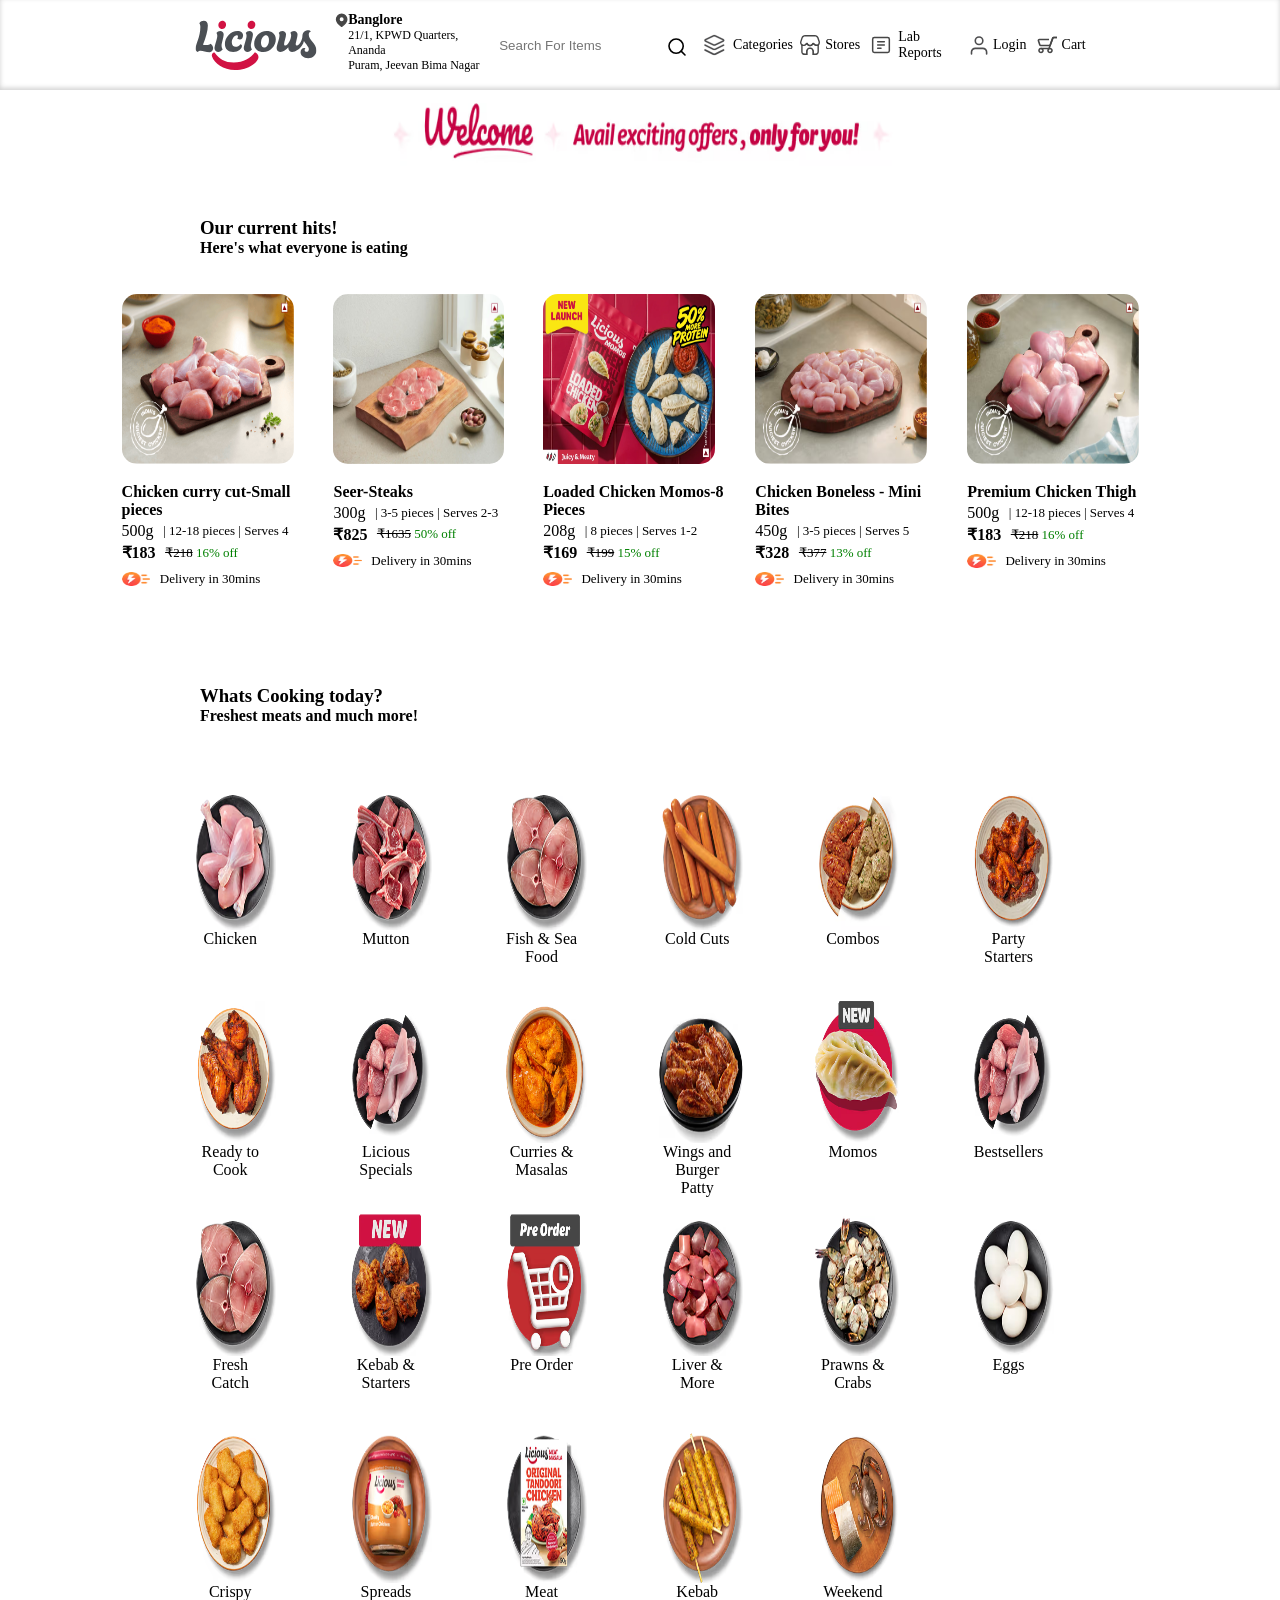
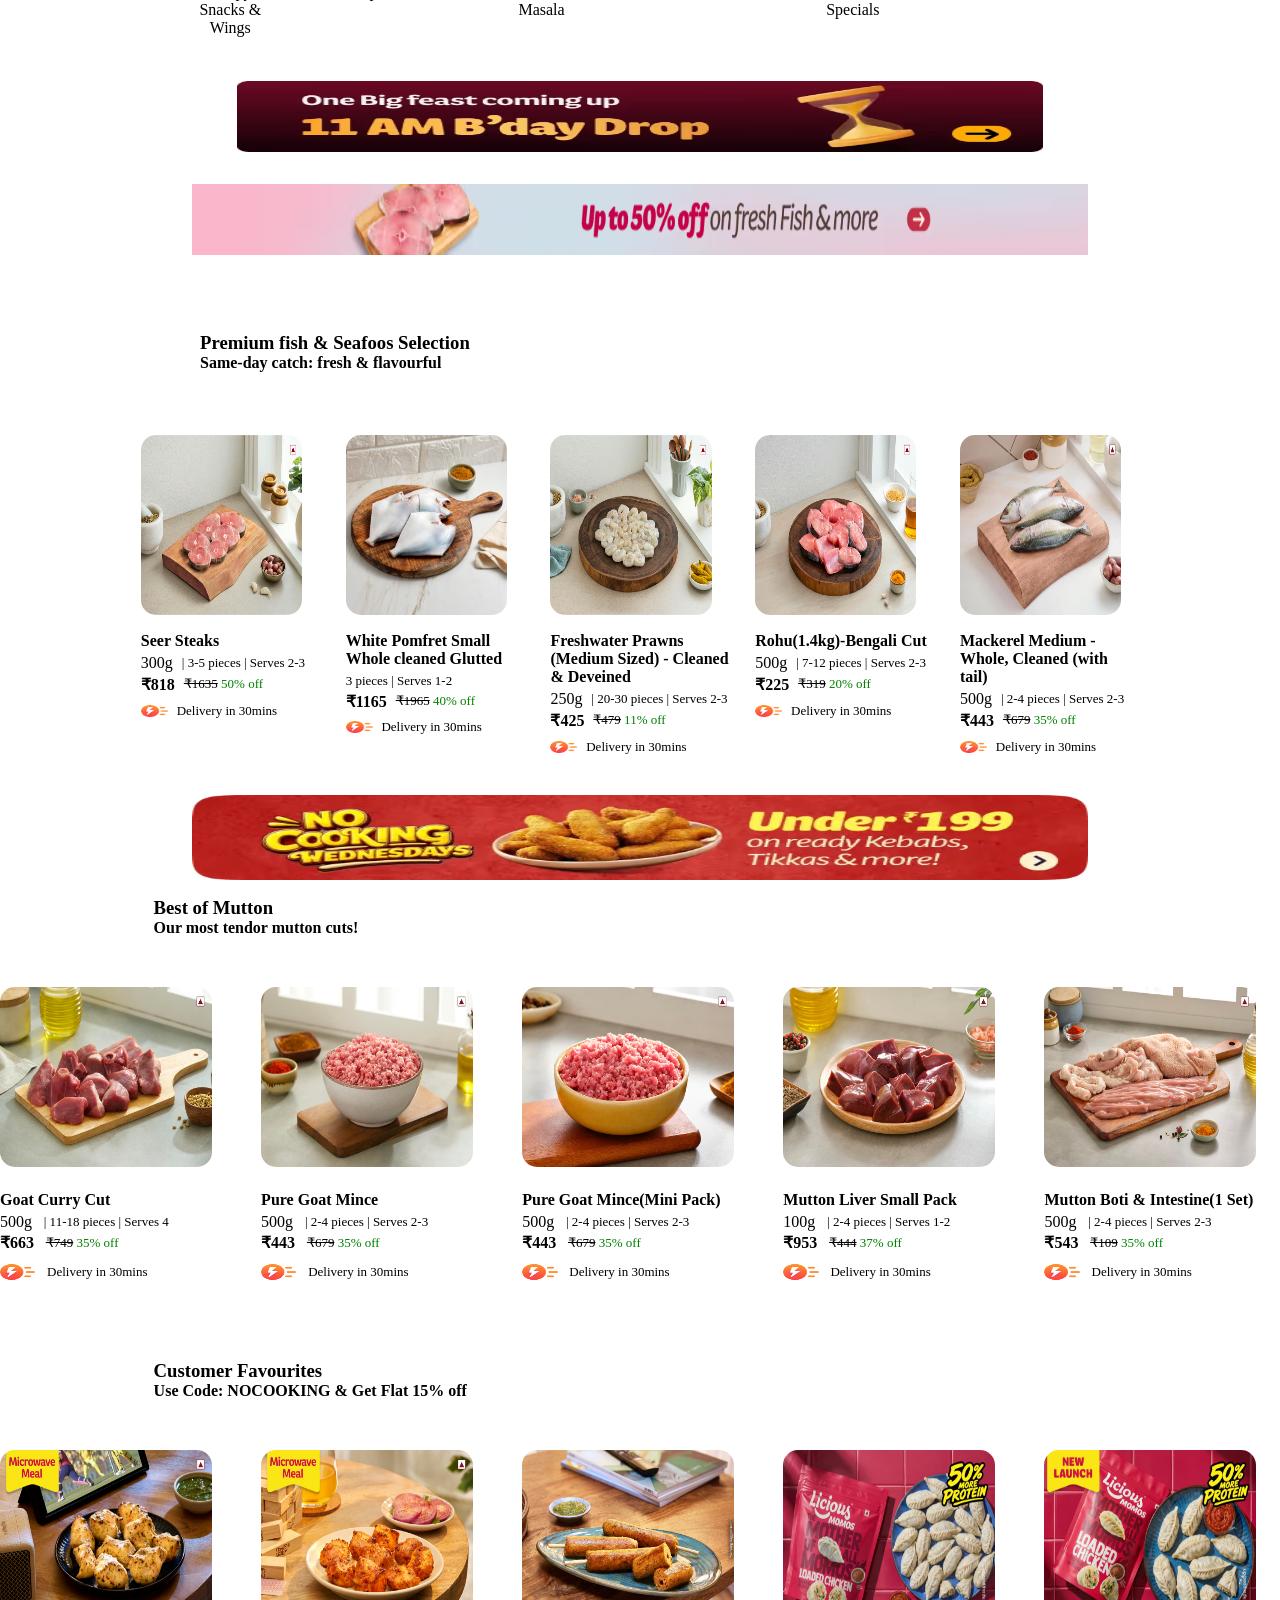
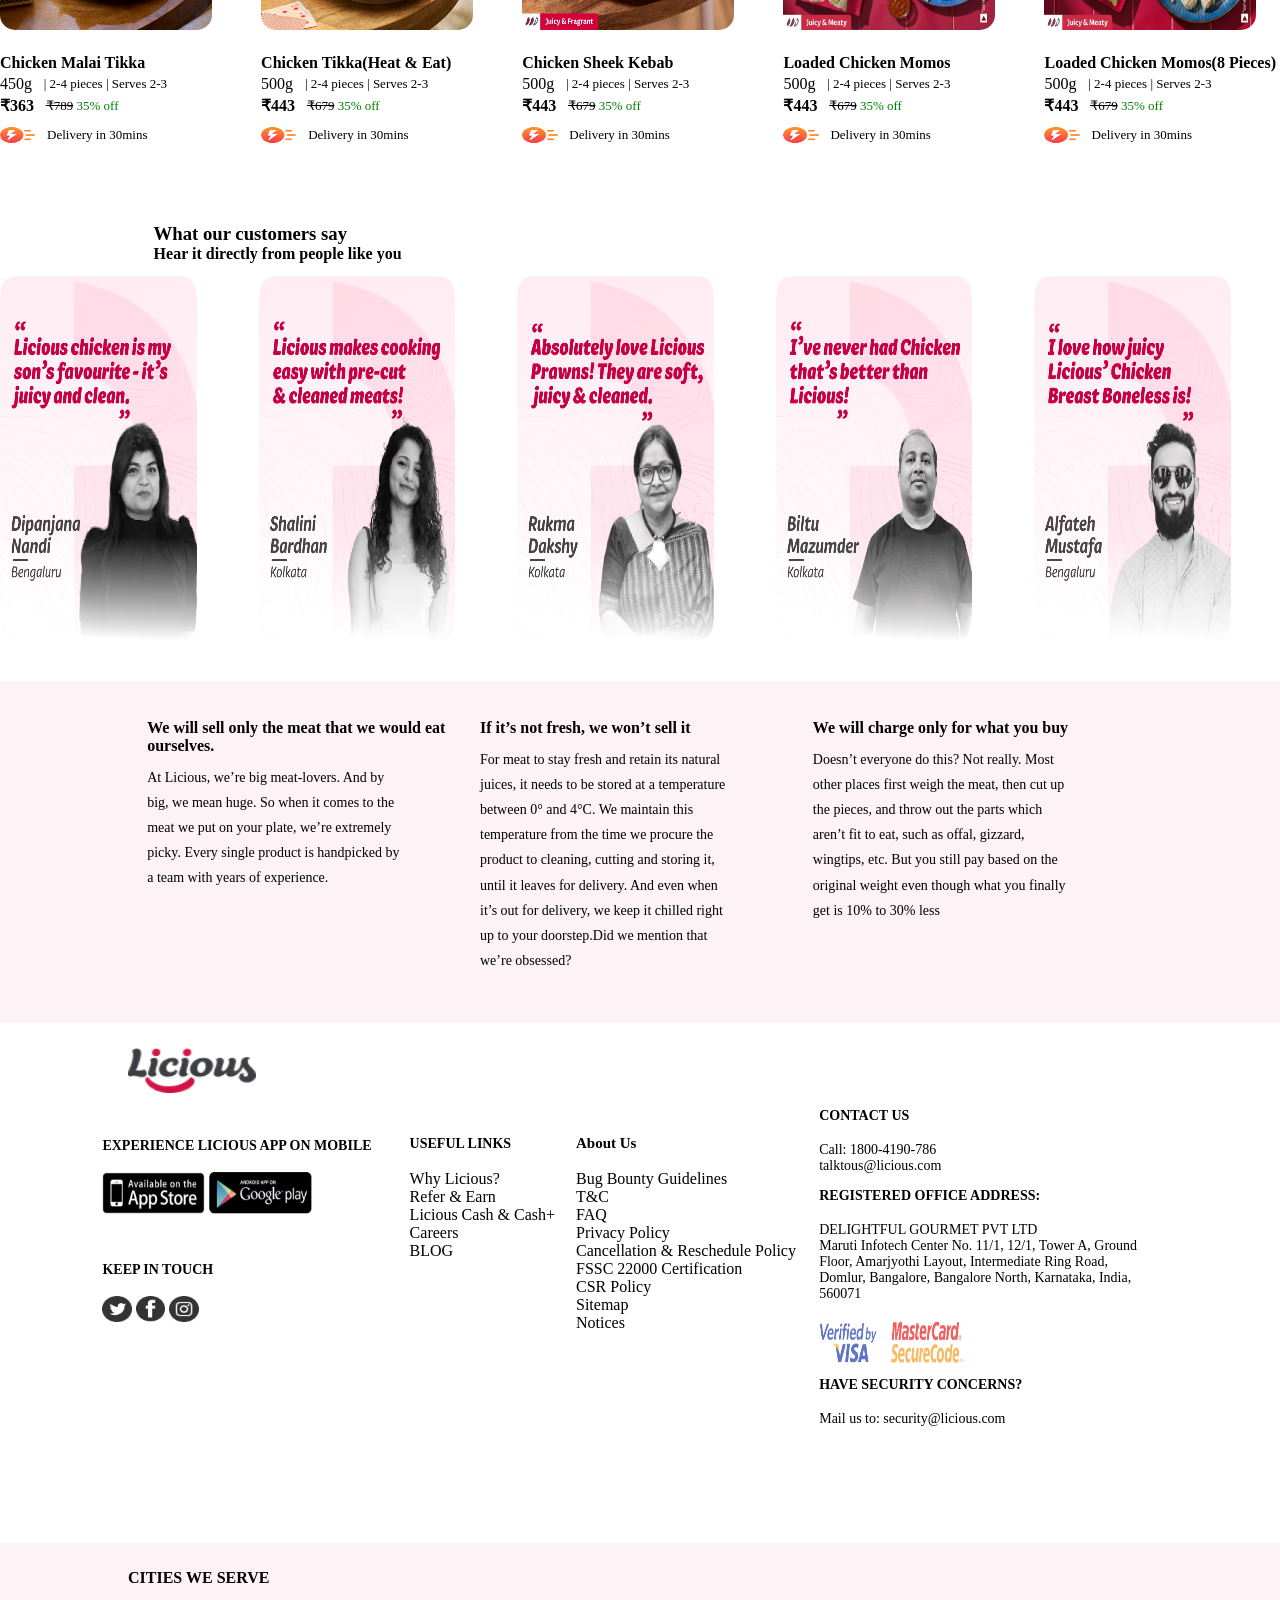
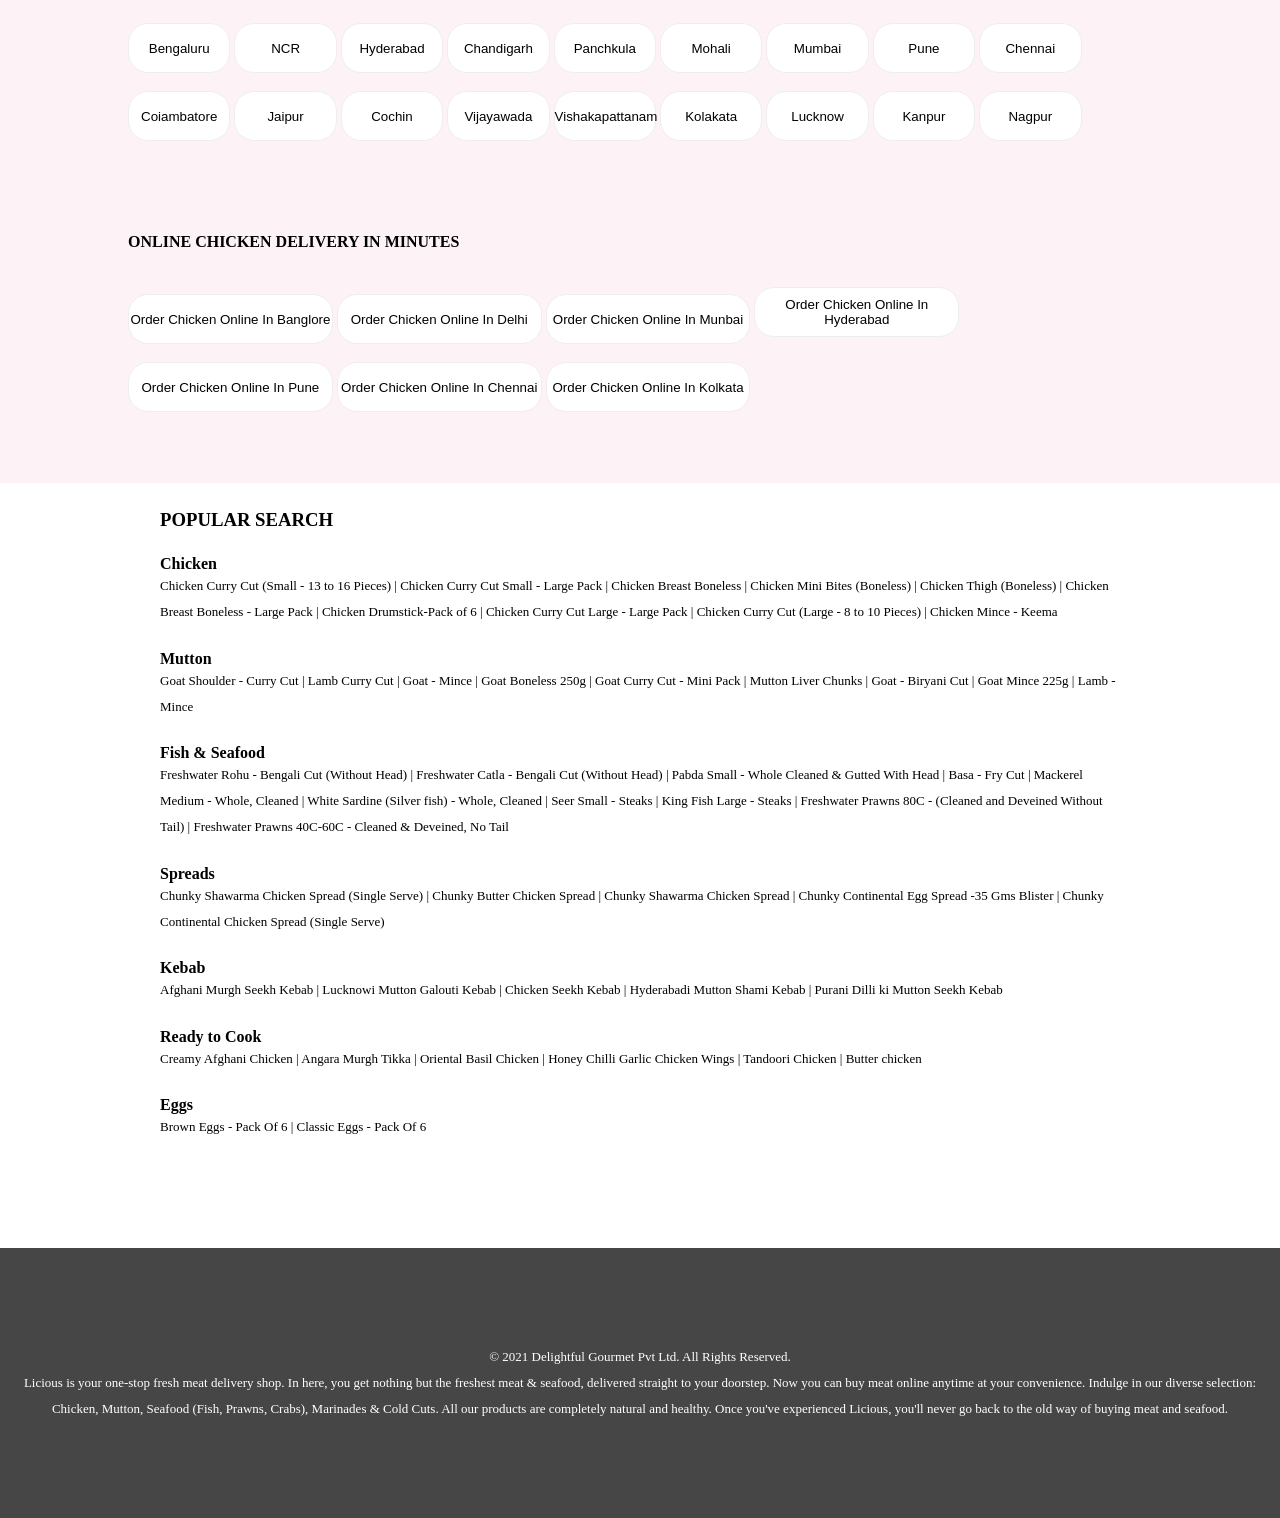
==== licious.html @ 75f17309 "Licious Final Code" ====
<html>
    <head>
        <meta name="viewport" content="width=device-width, initial-scale=1.0">
        <link rel="stylesheet" href="liciousstyle.css">
        <title>Order Meat Online. Buy fresh meat</title>

    </head>
    <body>
        
        <div class="navbar">
            <div class="logo">
                <img src="licious-logo.svg" alt="" >
            </div>
            <div class="location">
                <div class="loclogo">
                    <img src="location.svg" alt="">
                </div>
                <div class="locdef">
                    <h5>Banglore</h5>
                    <h6>21/1, KPWD Quarters, Ananda </h6>
                    <h6>Puram, Jeevan Bima Nagar</h6>
                </div>
            </div>
            <div class="searchicon">
                <input type="text" placeholder="Search For Items"><img src="search_venus_icon.svg" alt="">
            </div>
            <div class="categories">
                <div class="cata">
                    <img src="categories-grey.svg" alt="">
                    <h5>Categories</h5>
                </div>
                <div class="store">
                    <img src="store-locator-unselected.svg" alt="" >
                    <h5>Stores</h5>
                </div>
                <div class="lab">
                    <img src="reports-unselected.svg" alt="" >
                    <h5>Lab Reports</h5>
                </div>
                <div class="log">
                    <img src="profile-grey.svg" alt="" >
                    <h5>Login</h5>
                </div>
                <div class="cart">
                    <img src="cart.svg" alt="" >
                    <h5>Cart</h5>
                </div>
            </div>
        </div>
        <div class="welcome">
            <img src="welcome.avif" alt="" >
        </div>
        <div class="current">
            <div class="writtings1">
                <h3>Our current hits!</h3>
                <h4>Here's what everyone is eating</h4>
            </div>
            <div class="images">
                <div class="img">
                    <img class="fah" src="chicken.png" alt="" >
                    <div class="demoimage">
                        <div class="demohead">
                            <h4>Chicken curry cut-Small pieces</h4>
                        </div>
                        <div class="demodesc">
                            <div class="desc">
                                <h4>500g </h4>
                                <p>| 12-18 pieces | Serves 4 </p>
                            </div>
                            <div class="price">
                                <h4>₹183</h4>
                               <p>  <strike>₹218</strike> <span>16% off</span>  </p>
                            </div>
                        </div>
                        <div class="deliveryimage">
                            <img src="delivery img.avif" alt="" >
                            <p>Delivery in 30mins</p> 
                        </div>
                    </div>
                </div>
                <div class="img">
                    <img class="fah" src="steak.avif" alt="" >
                    <div class="demoimage">
                        <div class="demohead">
                            <h4>Seer-Steaks</h4>
                        </div>
                        <div class="demodesc">
                            <div class="desc">
                                <h4>300g </h4>
                                <p>| 3-5 pieces | Serves 2-3</p>
                            </div>
                            <div class="price">
                                <h4>₹825</h4>
                                <p> <strike>₹1635</strike> <span>50% off</span></p>
                            </div>
                        </div>
                        <div class="deliveryimage">
                            <img src="delivery img.avif" alt="" >
                            <p>Delivery in 30mins</p>
                        </div>
                    </div>
                </div>
                <div class="img">
                    <img class="fah" src="momo.webp" alt="" >
                    <div class="demoimage">
                        <div class="demohead">
                            <h4>Loaded Chicken Momos-8 Pieces</h4>
                        </div>
                        <div class="demodesc">
                            <div class="desc">
                                <h4>208g </h4>
                                <p>| 8 pieces | Serves 1-2</p>
                            </div>
                            <div class="price">
                                <h4>₹169</h4>
                                <p><strike>₹199</strike> <span>15% off</span></p>
                            </div>
                        </div>
                        <div class="deliveryimage">
                            <img src="delivery img.avif" alt="" >
                            <p>Delivery in 30mins </p>
                        </div>
                    </div>
                </div>
                <div class="img">
                    <img class="fah" src="boneless.avif" alt="" >
                    <div class="demoimage">
                        <div class="demohead">
                            <h4>Chicken Boneless - Mini Bites</h4>
                        </div>
                        <div class="demodesc">
                            <div class="desc">
                                <h4>450g </h4>
                                <p>| 3-5 pieces | Serves 5</p>
                            </div>
                            <div class="price">
                                <h4>₹328</h4>
                                <p><strike>₹377</strike> <span>13% off</span></p>
                            </div>
                        </div>
                        <div class="deliveryimage">
                            <img src="delivery img.avif" alt="" >
                            <p>Delivery in 30mins </p>
                        </div>
                    </div>
                </div>
                <div class="img">
                    <img class="fah" src="thigh boneless.avif" alt="" >
                    <div class="demoimage">
                        <div class="demohead">
                            <h4>Premium Chicken Thigh</h4>
                        </div>
                        <div class="demodesc">
                            <div class="desc">
                                <h4>500g </h4>
                                <p>| 12-18 pieces | Serves 4</p>
                            </div>
                            <div class="price">
                                <h4>₹183</h4>
                                <p><strike>₹218</strike> <span>16% off</span></p>
                            </div>
                        </div>
                        <div class="deliveryimage">
                            <img src="delivery img.avif" alt="" >
                            <p>Delivery in 30mins </p>
                        </div>
                    </div>
                </div>    
            </div>
        </div>
        <div class="writtings1">
            <h3>Whats Cooking today?</h3>
            <h4>Freshest meats and much more!</h4>
        </div>
        <div class="logos">
            
                <div class="logosimg">
                    <img src="chicken image.avif" alt="" >
                    <h4>Chicken</h4>
                </div>
                <div class="logosimg">
                    <img src="Mutton img.avif" alt="" height=>
                    <h4>Mutton</h4>
                </div>
                <div class="logosimg">
                    <img src="fish seafood img.avif" alt="" >
                    <h4>Fish & Sea Food</h4>
                </div>
                <div class="logosimg">
                    <img src="cold cuts.avif" alt="" >
                    <h4>Cold Cuts</h4>
                </div>
                <div class="logosimg">
                    <img src="combo img.avif" alt="" >
                    <h4>Combos</h4>
                </div>
                <div class="logosimg">
                    <img src="party starter img.avif" alt="" >
                    <h4>Party Starters</h4>
                </div>
            
                <div class="logosimg">
                    <img src="ready to cook img.avif" alt="" >
                    <h4>Ready to Cook</h4>
                </div>
                <div class="logosimg">
                    <img src="li specials img.avif" alt="" >
                    <h4>Licious Specials</h4>
                </div>
                <div class="logosimg">
                    <img src="curries and masalas img.avif" alt="" >
                    <h4>Curries & <br>Masalas</h4>
                </div>
                <div class="logosimg">
                    <img src="wings and burger img.avif" alt="" >
                    <h4>Wings and Burger <br> Patty</h4>
                </div>
                <div class="logosimg">
                    <img src="momos img.avif" alt="" >
                    <h4>Momos</h4>
                </div>
                <div class="logosimg">
                     <img src="best sellers img.avif" alt="" >
                     <h4>Bestsellers</h4>
                </div>
           
                <div class="logosimg">
                     <img src="fresh catch img.avif" alt="" >
                     <h4>Fresh Catch</h4>
                </div>
                <div class="logosimg">
                    <img src="kebab starters img.avif" alt="" >
                    <h4>Kebab & Starters</h4>
                </div>
                <div class="logosimg">
                    <img src="pre order img.avif" alt="" >
                    <h4>Pre Order</h4>
                </div>
                <div class="logosimg">
                    <img src="liver img.avif" alt="" >
                    <h4>Liver & More</h4>
                </div>
                <div class="logosimg">
                    <img src="prawns img.avif" alt="" >
                    <h4>Prawns & Crabs</h4>
                </div>
                <div class="logosimg">
                    <img src="eggs img.avif" alt="" >
                    <h4>Eggs</h4>
                </div>
           
                <div class="logosimg">
                    <img src="crispy snacks img.avif" alt="" >
                    <h4>Crispy Snacks & Wings</h4>
                </div>
                <div class="logosimg">
                    <img src="spreads img.avif" alt="" >
                    <h4>Spreads</h4>
                </div>
                <div class="logosimg">
                    <img src="meat masala img.avif" alt="" >
                    <h4>Meat Masala</h4>
                </div>
                <div class="logosimg">
                    <img src="kebab img.avif" alt="" >
                    <h4>Kebab</h4>
                </div>
                <div class="logosimg">
                    <img src="weekend img.avif" alt="" >
                    <h4>Weekend Specials</h4>
                </div>    
            </div>
        </div>
        <div class="banners">
            <div class="banner1">
               <img src="big feast coming banner img.avif" alt="" >
            </div>
            <div class="banner2">
               <img src="banner2offer.avif" alt="" >
            </div>
        </div>
        <div class="writtings1">
            <h3>Premium fish & Seafoos Selection</h3>
            <h4>Same-day catch: fresh & flavourful</h4>
        </div>
        <div class="images1">
            <div class="img">
                    <img class="fah" src="seer steaks img.avif" alt="" >
                    <div class="demoimage">
                        <div class="demohead">
                            <h4>Seer Steaks</h4>
                        </div>
                        <div class="demodesc">
                            <div class="desc">
                                <h4>300g </h4>
                                <p>| 3-5 pieces | Serves 2-3</p>
                            </div>
                            <div class="price">
                                <h4>₹818</h4>
                                <p><strike>₹1635</strike> <span>50% off</span></p>
                            </div>
                        </div>
                        <div class="deliveryimage">
                            <img src="delivery img.avif" alt="" >
                            <p>Delivery in 30mins </p>
                        </div>
                    </div>
                </div>
            <div class="img">
                    <img class="fah" src="white pomfret small img.avif" alt="" >
                    <div class="demoimage">
                        <div class="demohead">
                            <h4>White Pomfret Small</h4>
                            <h4>Whole cleaned Glutted</h4>
                        </div>
                        <div class="demodesc">
                            <div class="desc">
                                <!-- <h4>500g </h4> -->
                                <p> 3 pieces | Serves 1-2</p>
                            </div>
                            <div class="price">
                                <h4>₹1165</h4>
                                <p><strike>₹1965</strike> <span>40% off</span></p>
                            </div>
                        </div>
                        <div class="deliveryimage">
                            <img src="delivery img.avif" alt="" >
                            <p>Delivery in 30mins </p>
                        </div>
                    </div>
                </div>
            <div class="img">
                    <img class="fah" src="fresh water prawns img.avif" alt="">
                    <div class="demoimage">
                        <div class="demohead">
                            <h4>Freshwater Prawns (Medium Sized) - Cleaned & Deveined</h4>
                        </div>
                        <div class="demodesc">
                            <div class="desc">
                                <h4>250g </h4>
                                <p>| 20-30 pieces | Serves 2-3</p>
                            </div>
                            <div class="price">
                                <h4>₹425</h4>
                                <p><strike>₹479</strike> <span>11% off</span></p>
                            </div>
                        </div>
                        <div class="deliveryimage">
                            <img src="delivery img.avif" alt="" >
                            <p>Delivery in 30mins </p>
                        </div>
                    </div>
                </div>
            <div class="img">
                    <img class="fah" src="rohu img.avif" alt="" >
                    <div class="demoimage">
                        <div class="demohead">
                            <h4>Rohu(1.4kg)-Bengali Cut</h4>
                        </div>
                        <div class="demodesc">
                            <div class="desc">
                                <h4>500g </h4>
                                <p>| 7-12 pieces | Serves 2-3</p>
                            </div>
                            <div class="price">
                                <h4>₹225</h4>
                                <p><strike>₹319</strike> <span>20% off</span></p>
                            </div>
                        </div>
                        <div class="deliveryimage">
                            <img src="delivery img.avif" alt="" >
                            <p>Delivery in 30mins </p>
                        </div>
                    </div>
            </div>
            <div class="img">
                    <img class="fah" src="mackeral medium img.avif" alt="" >
                    <div class="demoimage">
                        <div class="demohead">
                            <h4>Mackerel Medium - Whole, Cleaned (with tail)</h4>
                        </div>
                        <div class="demodesc">
                            <div class="desc">
                                <h4>500g </h4>
                                <p>| 2-4 pieces | Serves 2-3</p>
                            </div>
                            <div class="price">
                                <h4>₹443</h4>
                                <p><strike>₹679</strike> <span>35% off</span></p>
                            </div>
                        </div>
                        <div class="deliveryimage">
                            <img src="delivery img.avif" alt="" >
                            <p>Delivery in 30mins </p>
                        </div>
                    </div>
             </div>
        </div>
        <div class="banner2nd">
            <div class="banner3">
                <img src="under199banner.avif" alt="" >
            </div>
        </div>
        <div class="writtings2">
            <h3>Best of Mutton</h3>
            <h4>Our most tendor mutton cuts!</h4>
        </div>
        <div class="muttonsection">
            <div class="img">
                <img class="fah" src="goat curry cut img.avif" alt="" >
                <div class="demoimage">
                        <div class="demohead">
                            <h4>Goat Curry Cut</h4>
                        </div>
                        <div class="demodesc">
                            <div class="desc">
                                <h4>500g </h4>
                                <p>| 11-18 pieces | Serves 4</p>
                            </div>
                            <div class="price">
                                <h4>₹663</h4>
                                <p><strike>₹749</strike> <span>35% off</span></p>
                            </div>
                        </div>
                        <div class="deliveryimage">
                            <img src="delivery img.avif" alt="" >
                            <p>Delivery in 30mins </p>
                        </div>
                    </div>
            </div>
            <div class="img">
                <img class="fah" src="pure goat mince img.avif" alt="" >
                <div class="demoimage">
                        <div class="demohead">
                            <h4>Pure Goat Mince</h4>
                        </div>
                        <div class="demodesc">
                            <div class="desc">
                                <h4>500g </h4>
                                <p>| 2-4 pieces | Serves 2-3</p>
                            </div>
                            <div class="price">
                                <h4>₹443</h4>
                                <p><strike>₹679</strike> <span>35% off</span></p>
                            </div>
                        </div>
                        <div class="deliveryimage">
                            <img src="delivery img.avif" alt="" >
                            <p>Delivery in 30mins </p>
                        </div>
                    </div>
            </div>
            <div class="img">
                <img class="fah" src="pure goat mince mini img.avif" alt="" >
                <div class="demoimage">
                        <div class="demohead">
                            <h4>Pure Goat Mince(Mini Pack)</h4>
                        </div>
                        <div class="demodesc">
                            <div class="desc">
                                <h4>500g </h4>
                                <p>| 2-4 pieces | Serves 2-3</p>
                            </div>
                            <div class="price">
                                <h4>₹443</h4>
                                <p><strike>₹679</strike> <span>35% off</span></p>
                            </div>
                        </div>
                        <div class="deliveryimage">
                            <img src="delivery img.avif" alt="" >
                            <p>Delivery in 30mins </p>
                        </div>
                    </div>
            </div>
            <div class="img">
                <img class="fah" src="muton liver img.avif" alt="" >
                <div class="demoimage">
                        <div class="demohead">
                            <h4>Mutton Liver Small Pack</h4>
                        </div>
                        <div class="demodesc">
                            <div class="desc">
                                <h4>100g </h4>
                                <p>| 2-4 pieces | Serves 1-2</p>
                            </div>
                            <div class="price">
                                <h4>₹953</h4>
                                <p><strike>₹444</strike> <span>37% off</span></p>
                            </div>
                        </div>
                        <div class="deliveryimage">
                            <img src="delivery img.avif" alt="" >
                            <p>Delivery in 30mins </p>
                        </div>
                    </div>
            </div>
            <div class="img">
                <img class="fah" src="mutton intestine.avif" alt="" >
                <div class="demoimage">
                        <div class="demohead">
                            <h4>Mutton Boti & Intestine(1 Set)</h4>
                        </div>
                        <div class="demodesc">
                            <div class="desc">
                                <h4>500g </h4>
                                <p>| 2-4 pieces | Serves 2-3</p>
                            </div>
                            <div class="price">
                                <h4>₹543</h4>
                                <p><strike>₹109</strike> <span>35% off</span></p>
                            </div>
                        </div>
                        <div class="deliveryimage">
                            <img src="delivery img.avif" alt="" >
                            <p>Delivery in 30mins </p>
                        </div>
                    </div>
            </div>
        </div>
        <div class="customerfavorites">
            <div class="writtings3">
                <h3>Customer Favourites</h3>
                <h4>Use Code: NOCOOKING & Get Flat 15% off</h4>
            </div>
        </div>
        <div class="customerfavoritesection">
            <div class="img">
                <img class="fah" src="chicken malai tikka img.avif" alt="" >
                <div class="demoimage">
                        <div class="demohead">
                            <h4>Chicken Malai Tikka</h4>
                        </div>
                        <div class="demodesc">
                            <div class="desc">
                                <h4>450g </h4>
                                <p>| 2-4 pieces | Serves 2-3</p>
                            </div>
                            <div class="price">
                                <h4>₹363</h4>
                                <p><strike>₹789</strike> <span>35% off</span></p>
                            </div>
                        </div>
                        <div class="deliveryimage">
                            <img src="delivery img.avif" alt="" >
                            <p>Delivery in 30mins </p>
                        </div>
                    </div>
            </div>
            <div class="img">
                <img class="fah" src="chicken tikka img.avif" alt="" >
                <div class="demoimage">
                        <div class="demohead">
                            <h4>Chicken Tikka(Heat & Eat)</h4>
                        </div>
                        <div class="demodesc">
                            <div class="desc">
                                <h4>500g </h4>
                                <p>| 2-4 pieces | Serves 2-3</p>
                            </div>
                            <div class="price">
                                <h4>₹443</h4>
                                <p><strike>₹679</strike> <span>35% off</span></p>
                            </div>
                        </div>
                        <div class="deliveryimage">
                            <img src="delivery img.avif" alt="" >
                            <p>Delivery in 30mins </p>
                        </div>
                    </div>
            </div>
            <div class="img">
                <img class="fah" src="chicken sheek kebab img.avif" alt="" >
                <div class="demoimage">
                        <div class="demohead">
                            <h4>Chicken Sheek Kebab</h4>
                        </div>
                        <div class="demodesc">
                            <div class="desc">
                                <h4>500g </h4>
                                <p>| 2-4 pieces | Serves 2-3</p>
                            </div>
                            <div class="price">
                                <h4>₹443</h4>
                                <p><strike>₹679</strike> <span>35% off</span></p>
                            </div>
                        </div>
                        <div class="deliveryimage">
                            <img src="delivery img.avif" alt="" >
                            <p>Delivery in 30mins </p>
                        </div>
                    </div>
            </div>
            <div class="img">
                <img class="fah" src="loaded chicken momos 20 pcsimg.avif" alt="" >
                <div class="demoimage">
                        <div class="demohead">
                            <h4>Loaded Chicken Momos</h4>
                        </div>
                        <div class="demodesc">
                            <div class="desc">
                                <h4>500g </h4>
                                <p>| 2-4 pieces | Serves 2-3</p>
                            </div>
                            <div class="price">
                                <h4>₹443</h4>
                                <p><strike>₹679</strike> <span>35% off</span></p>
                            </div>
                        </div>
                        <div class="deliveryimage">
                            <img src="delivery img.avif" alt="" >
                            <p>Delivery in 30mins </p>
                        </div>
                    </div>
            </div>
            <div class="img">
                <img class="fah" src="loaded chicken momos img.avif" alt="" >
                <div class="demoimage">
                        <div class="demohead">
                            <h4>Loaded Chicken Momos(8 Pieces)</h4>
                        </div>
                        <div class="demodesc">
                            <div class="desc">
                                <h4>500g </h4>
                                <p>| 2-4 pieces | Serves 2-3</p>
                            </div>
                            <div class="price">
                                <h4>₹443</h4>
                                <p><strike>₹679</strike> <span>35% off</span></p>
                            </div>
                        </div>
                        <div class="deliveryimage">
                            <img src="delivery img.avif" alt="" >
                            <p>Delivery in 30mins </p>
                        </div>
                    </div>
            </div>
        </div>
        <div class="customer speaks">
            <div class="writtings4">
                <h3>What our customers say</h3>
                <h4>Hear it directly from people like you</h4>
            </div>
        </div>
        <div class="customerspeakssection">
            <div class="img"><img src="dipanjana nandi.avif" alt="" ></div>
            <div class="img"><img src="shalini bhardhan.avif" alt="" ></div>
            <div class="img"> <img src="rukma dakshy.avif" alt="" ></div>
            <div class="img"><img src="biltu mazumdhar.avif" alt="" ></div>
            <div class="img"><img src="alfateh mustafa.avif" alt="" ></div>  
        </div>
        <div class="customerfeedback">
            <div class="feedback1">
                <h3>We will sell only the meat that we would eat ourselves.</h3>
                <h4>At Licious, we’re big meat-lovers. And by big, we mean huge. So when it comes to the meat we put on your plate, we’re extremely picky. Every single product is handpicked by a team with years of experience.</h4>
            </div>
            <div class="feedback2">
                <h3>If it’s not fresh, we won’t sell it</h3>
                <h4>For meat to stay fresh and retain its natural juices, it needs to be stored at a temperature between 0° and 4°C. We maintain this temperature from the time we procure the product to cleaning, cutting and storing it, until it leaves for delivery. And even when it’s out for delivery, we keep it chilled right up to your doorstep.Did we mention that we’re obsessed?</h4>
            </div>
            <div class="feedback3">
                <h3>We will charge only for what you buy</h3>
                <h4>Doesn’t everyone do this? Not really. Most other places first weigh the meat, then cut up the pieces, and throw out the parts which aren’t fit to eat, such as offal, gizzard, wingtips, etc. But you still pay based on the original weight even though what you finally get is 10% to 30% less</h4>
            </div>
        </div>
        <div class="liciousfooter">
            <img src="liciousfooter.avif" alt="" >
        </div>
        <div class="contactinfo">
            <div class="section1">
                <h4>EXPERIENCE LICIOUS APP ON MOBILE</h4><br>
                <img class="ll" src="app-store-homepage.avif" alt="" >
                <img class="ll"  src="playstore-homepage.avif" alt="" >
                <h4>KEEP IN TOUCH</h4><br>
                <img class="qq"  src="twitter-homepage.avif" alt="" >
                <img class="qq"  src="fb-homepage.avif" alt="" >
                <img class="qq"  src="insta-homepage.avif" alt="" >
            </div>
            <div class="section2">
                <h3>USEFUL LINKS</h3> <br>                                  
                <h4>Why Licious?</h4>
                <h4>Refer & Earn</h4>
                <h4>Licious Cash & Cash+</h4>
                <h4>Careers</h4>
                <h4>BLOG</h4>
            </div>
            <div class="section3">
                <h3>About Us</h3><br>
                <h4>Bug Bounty Guidelines</h4>
                <h4>T&C</h4>
                <h4>FAQ</h4>
                <h4>Privacy Policy</h4>
                <h4>Cancellation & Reschedule Policy</h4>
                <h4>FSSC 22000 Certification</h4>
                <h4>CSR Policy</h4>
                <h4>Sitemap</h4>
                <h4>Notices</h4>
            </div>
            <div class="section4">
                <h3>CONTACT US</h3><br>
                <h4>Call: 1800-4190-786</h4>
                <h4>talktous@licious.com</h4>
                <h3>REGISTERED OFFICE ADDRESS:</h3><br>
                <h4>DELIGHTFUL GOURMET PVT LTD</h4>
                <h4>Maruti Infotech Center No. 11/1, 12/1, Tower A, Ground</h4>
                <h4>Floor, Amarjyothi Layout, Intermediate Ring Road,</h4>
                <h4>Domlur, Bangalore, Bangalore North, Karnataka, India,</h4>
                <h4>560071</h4><br>
                <img src="visa mastercard img.avif" alt="">
                <h3>HAVE SECURITY CONCERNS?</h3><br>
                <h4>Mail us to: security@licious.com</h4>
            </div>
        </div>
        <div class="citieserving">
            <div class="cities">
               <h4>CITIES WE SERVE</h4><br><br>
               <button>Bengaluru</button>
               <button>NCR</button>
               <button>Hyderabad</button>
               <button>Chandigarh</button>
               <button>Panchkula</button>
               <button>Mohali</button>
               <button>Mumbai</button>
               <button>Pune</button>
               <button>Chennai</button><br><br>
               <button>Coiambatore</button>
               <button>Jaipur</button>
               <button>Cochin</button>
               <button>Vijayawada</button>
               <button>Vishakapattanam</button>
               <button>Kolakata</button>
               <button>Lucknow</button>
               <button>Kanpur</button>
               <button>Nagpur</button>
            </div>
            <div class="onlinedelivery">
                <h4>ONLINE CHICKEN DELIVERY IN MINUTES</h4><br><br>
                <button>Order Chicken Online In Banglore</button>
                <button>Order Chicken Online In Delhi</button>
                <button>Order Chicken Online In Munbai</button>
                <button>Order Chicken Online In Hyderabad</button><br><br>
                <button>Order Chicken Online In Pune</button>
                <button>Order Chicken Online In Chennai</button>
                <button>Order Chicken Online In Kolkata</button>
            </div>
        </div>
        <div class="popularsearch">
            <div class="search">
                <h3>POPULAR SEARCH</h3>
                <div class="chicken">
                    <h4>Chicken</h4>
                    <p>Chicken Curry Cut (Small - 13 to 16 Pieces) | Chicken Curry Cut Small - Large Pack | Chicken Breast Boneless | Chicken Mini Bites (Boneless) | Chicken Thigh (Boneless) | Chicken Breast Boneless - Large Pack | Chicken Drumstick-Pack of 6 | Chicken Curry Cut Large - Large Pack | Chicken Curry Cut (Large - 8 to 10 Pieces) | Chicken Mince - Keema</p>
                </div>
                <div class="mutton">
                    <h4>Mutton</h4>
                    <p>Goat Shoulder - Curry Cut | Lamb Curry Cut | Goat - Mince | Goat Boneless 250g | Goat Curry Cut - Mini Pack | Mutton Liver Chunks | Goat - Biryani Cut | Goat Mince 225g | Lamb - Mince</p>
                </div>
                <div class="fish">
                    <h4>Fish & Seafood</h4>
                    <p>Freshwater Rohu - Bengali Cut (Without Head) | Freshwater Catla - Bengali Cut (Without Head) | Pabda Small - Whole Cleaned & Gutted With Head | Basa - Fry Cut | Mackerel Medium - Whole, Cleaned | White Sardine (Silver fish) - Whole, Cleaned | Seer Small - Steaks | King Fish Large - Steaks | Freshwater Prawns 80C - (Cleaned and Deveined Without Tail) | Freshwater Prawns 40C-60C - Cleaned & Deveined, No Tail</p>
                </div>
                <div class="spreads">
                    <h4>Spreads</h4>
                    <p>Chunky Shawarma Chicken Spread (Single Serve) | Chunky Butter Chicken Spread | Chunky Shawarma Chicken Spread | Chunky Continental Egg Spread -35 Gms Blister | Chunky Continental Chicken Spread (Single Serve)</p>
                </div>
                <div class="kebab">
                    <h4>Kebab</h4>
                    <p>Afghani Murgh Seekh Kebab | Lucknowi Mutton Galouti Kebab | Chicken Seekh Kebab | Hyderabadi Mutton Shami Kebab | Purani Dilli ki Mutton Seekh Kebab</p>
                </div>
                <div class="readycook">
                    <h4>Ready to Cook</h4>
                    <p>Creamy Afghani Chicken | Angara Murgh Tikka | Oriental Basil Chicken | Honey Chilli Garlic Chicken Wings | Tandoori Chicken | Butter chicken</p>
                </div>
                <div class="eggs">
                    <h4>Eggs</h4>
                    <p>Brown Eggs - Pack Of 6 | Classic Eggs - Pack Of 6</p>
                </div>
             </div>
        </div>
        <div class="footer">
            <p>© 2021 Delightful Gourmet Pvt Ltd. All Rights Reserved. <br>
            Licious is your one-stop fresh meat delivery shop. In here, you get nothing but the freshest meat & seafood, delivered straight to your doorstep. Now you can buy meat online anytime at your convenience. Indulge in our diverse selection: Chicken, Mutton, Seafood (Fish, Prawns, Crabs), Marinades & Cold Cuts. All our products are completely natural and healthy. Once you've experienced Licious, you'll never go back to the old way of buying meat and seafood.</p>
        </div>
    </body>
</html>
---- liciousstyle.css ----
*{
    margin: 0px;
    padding: 0%;
}

.navbar{
    height: 10%;
    width: 100%;
    background-color: rgb(255, 255, 255);
    display: flex;
    justify-content: center;
    gap: 1%;
    align-items: center;
    border-bottom: 1% solid #eee;
    box-shadow: inset 0px -2px 5px rgba(0, 0, 0, 0.186);
    position: sticky;
    top: 0;
    z-index: 1;
    
}
    

.logo{
    height: 80%;
    width: 10%;
    /* background-color: darkgreen; */
    display: flex;
    align-items: center;
}

.location{
    height: 90%;
    width: 12%;
    /* background-color: chocolate; */
    display: flex;

}

.loclogo{
    height: 90%;
    width: 10%;
    /* background-color: yellow; */
    /* display: flex;
    align-items: center; */
    margin-top: 5%;
}

.locdef{
    height: 95%;
    width: 100%;
    /* background-color: violet; */
    display: flex;
    /* align-items: center; */
    flex-direction: column;
    justify-content: center;
}

.locdef h5{
    font-weight: 600;
    font-size: 14px;
}

.locdef h6{
    font-weight: 400;
    font-size: 12px;
}

.searchicon{
    height: 40%;
    width: 15%;
    /* background-color: red; */
    display: flex;
    align-items: center;
    border: 1% solid black;
}


.searchicon input {
    height: 100%;
    width: 90%;
    border: none;
}
.searchicon input :active{
    border: none;
}

.categories{
    height: 90%;
    width: 30%;
    /* background-color: cyan; */
    display: flex;
    align-items: center;
    gap: 4%;
}


.cata{
    display: flex;
    gap: 10%;
    align-items: center;
}

.store{
    display: flex;
    gap: 9%;
    align-items: center;
}

.lab{
    display: flex;
    gap: 9%;
    width: 22%;
    align-items: center;
    /* background-color: aquamarine; */
}

.log{
    display: flex;
    gap: 9%;
    align-items: center;
}

.cart{
    display: flex;
    gap: 9%;
    align-items: center;
}

.cart img{
    height: 45%;
    width: 45%;
}

.categories h5{
    font-weight: 500;
    font-size: 14px;
}

.welcome{
    height: 7%;
    width: 100%;
    align-items: center;
    display: flex;
    justify-content: center;
    margin-top: 1%;
}

.current{
    height: 52%;
    width: 100%;
    /* background-color: cornflowerblue; */
    display: flex;
    flex-direction: column;
    /* justify-content: center; */
    align-items: center;
    gap: 4%;
}

.images{
    height: 75%;
    width: 81%;
    /* background-color: darkred; */
    display: flex;
    gap: 2%;
    justify-content: center;
    /* align-items: end; */
    /* flex-direction: column; */
}

.images img{
    border-radius: 15px;
}

.writtings1{
    height: 10%;
    width: 100%;
    /* background-color: chocolate; */
    margin-bottom: 1%;
    margin-top: 4%;
    
}

.writtings1 h3 {
    font-weight: 600;
    margin-left: 200px;
}

.writtings1 h4 {
    font-weight: 600;
    margin-left: 200px;
}

.img p{
    font-weight: 500;
    font-size: small;
}

.logos{
    height: 95%;
    width: 70%;
    /* background-color: peru; */
    display: grid;
    grid-template-columns:repeat(6,1fr);
    grid-gap: 16px 2.96vw;
    margin-left: 15%;
}

.logosimg{
    height: 90%;
    width: 65%;
    /* background-color: royalblue; */
    /* gap: 10px; */
}

.banners{
    height: 25%;
    width: 100%;
    display: flex;
    justify-content: center;
    flex-direction: column;
    align-items: center;
    gap: 1%;
    margin-top: 1%;
    /* background-color: crimson; */
}


.banner1{
    height: 45%;
    width: 90%;
    /* background-color: darkgray; */
    display: flex;
    align-items: center;
    justify-content: center;
}


.banner2{
    height: 45%;
    width: 100%;
    /* background-color: darkgray; */
    display: flex;
    align-items: center;
    justify-content: center;
}


.banner3{
    height: 95%;
    width: 100%;
    /* background-color: darkgray; */
    display: flex;
    align-items: center;
    justify-content: center;
}

.logosimg h4{
    font-weight: 500;
    font-size: medium;
    text-align: center;
}

.images1{
    height: 40%;
    width: 100%;
    /* background-color: crimson; */
    display: flex;
    gap: 2%;
    justify-content: center;
}

.images1 .img{
    width: 14%;
    /* background: gray; */
    height: 100%;
}

.images1 img{
    border-radius: 15px;
}

.banner2nd{
    height: 10%;
    width: 100%;
    display: flex;
    justify-content: center;
    /* background-color: darkblue; */
}

.writtings2{
    height: 10%;
    width: 100%;
    /* background-color: sienna; */
    /* margin-left: 180px; */
    margin-top: 1%;
}

.muttonsection{
    height: 40%;
    width: 100%;
    display: flex;
    justify-content: center;
    gap: 2%;
    /* background-color: cadetblue; */
}
.muttonsection img{
    border-radius: 15px;
}
.writtings3{
    height: 10%;
    width: 100%;
    /* background-color: sienna; */
    /* margin-left: 180px; */
    margin-top: 1%;
}

.customerfavoritesection{
    height: 40%;
    width: 100%;
    display: flex;
    justify-content: center;
    gap: 2%;
}

.customerfavoritesection img{
    border-radius: 15px;
}

.writtings3 h3{
    margin-left: 12%;
}

.writtings3 h4{
    margin-left: 12%;
}

.writtings2 h3{
    margin-left: 12%;
}

.writtings2 h4{
    margin-left: 12%;
}

.writtings4 h3{
    margin-left: 12%;
    margin-top: 1%;
}

.writtings4 h4{
    margin-left: 12%;
    margin-bottom: 1%;
}

.customerspeakssection{
    height: 45%;
    width: 100%;
    /* background-color: teal; */
    gap: 1%;
    display: flex;
    justify-content: center;
}

.customerfeedback{
    height: 38%;
    width: 100%;
    background-color: #fdf3f6;
    display: flex;
    justify-content: center;
    gap: 1%;
    /* margin-top: 20px; */
}

.feedback1{
    height: 90%;
    width: 25%;
    /* background-color: blue; */
    /* background-color: #fdf3f6; */
    margin-top: 3%;
}

.feedback2{
    height: 90%;
    width: 25%;
    /* background-color: blue; */
    margin-top: 3%;
}

.feedback3{
    height: 90%;
    width: 25%;
    /* background-color: blue; */
    text-align: start;
    /* width: 1000px; */
    margin-top: 3%;
}
.feedback3 h4{
    text-align: start;
    width: 80%;
    margin-top: 3%;
    font-weight: 200;
    line-height: 180%;
    font-size: 14px;
}

.feedback2 h4{
    text-align: start;
    width: 80%;
    margin-top: 3%;
    font-weight: 200;
    line-height: 180%;
    font-size: 14px;
}

.feedback1 h4{
    text-align: start;
    width: 80%;
    margin-top: 3%;
    font-weight: 200;
    line-height: 180%;
    font-size: 14px;
}

.feedback1 h3{
    font-weight: 600;
    font-size: 16px;
}

.feedback2 h3{
    font-weight: 600;
    font-size: 16px;
}

.feedback3 h3{
    font-weight: 600;
    font-size: 16px;
}

/* .liciousfooter img{
    height: 100px;
    width: 150px;
    margin-left: 180px;
} */

.contactinfo{
    height: 50%;
    width: 100%;
    /* background-color: orange; */
    display: flex;
    gap: 1%;
    justify-content: center;
}

.section1{
    height: 95%;
    width: 23%;
    /* background-color: darkgreen; */
}

.section2{
    height: 95%;
    width: 12%;
    /* background-color: darkgreen; */
}

.section3{
    height: 95%;
    width: 18%;
    /* background-color: darkgreen; */
}

.section4{
    height: 95%;
    width: 28%;
    /* background-color: darkgreen; */
}

.section1 h4{
    font-size: 14px;
    font-weight: 700;
    margin-top: 15%;
}

.section2 h3{
    font-size: 14px;
    margin-top: 28%;
}

.section3 h3{
    font-size: 15px;
    font-weight: 700;
    margin-top: 18%;
}

.section4 h4{
    font-size: 14px;
    font-weight: 700;
    /* margin-top: 10px; */
}

.section3 h4{
    font-weight: 500;
}

.section4 h4{
    font-weight: 500;
    /* margin-top: 10px; */
}

.section2 h4{
    font-weight: 500;
}

.section4 h3{
    margin-top: 4%;
    font-size: 14px;
}

.citieserving{
    height: 60%;
    width: 100%;
    background-color: #fdf3f6;
    display: flex;
    flex-direction: column;
    align-items: center;
    justify-content: center;
}

.cities{
    height: 47%;
    width: 80%;
    /* background-color: saddlebrown; */
    margin-top: 2%;
}
.onlinedelivery{
    height: 47%;
    width: 80%;
    /* background-color: mediumseagreen; */
    margin-top: 1%;
}

.cities button{
    width: 10%;
    height: 20%;
    border-radius: 20px;
    gap: 2%;
    background-color: white;
    border: 1px solid #eee;
}

.onlinedelivery button{
    width: 20%;
    height: 20%;
    border-radius: 20px;
    background-color: white;
    border: 1px solid #eee;
}

.popularsearch{
    height: 85%;
    width: 100%;
    /* background-color: rosybrown; */
    display: flex;
    justify-content: center;
}

.search p{
    font-size: 13px;
    font-weight: 500;
    line-height: 200%;
}
.search{
    height: 80%;
    width: 75%;
    /* background-color: purple; */
    display: flex;
    flex-direction: column;
    justify-content: start;
    gap: 4%;
    align-items: start;
    margin-top: 2%;
}

.footer{
    height: 30%;
    width: 100%;
    background-color: #464646;
    display: flex;
    align-items: center;
}

.footer p{
    font-size: 13px;
    font-weight: 500;
    width: 150%;
    text-align: center;
    color: white;
    line-height: 200%;
}









.logo img{
    height: 70%;
    width: 100%;
}



.welcome img{
    height: 100%;
    width: 72.1%;
}

/* .img img{
    height: 142px;
    width: 208px;
} */


.logosimg img{
    height: 80%;
    width: 110%;
}

.banner1 img{
    height: 70%;
    width: 70%;
}

.banner2 img{
    height: 70%;
    width: 70%;
}

.banner3 img{
    height: 100%;
    width: 70%;
}

.customerspeakssection img{
    height: 90%;
    width: 80%;
}

.liciousfooter img{
    height: 5%;
    width: 10%;
    margin-left: 10%;
    margin-top: 2%;
}

.section4 img{
    height: 10%;
    width: 40%;
}

.demoimage{
    display: flex;
    gap: 4%;
    flex-direction: column;
    height: 50%;
    /* background-color: crimson; */
    margin-top: 10%;
}

.demodesc{
    gap: 15%;
    display: flex;
    flex-direction: column;
}

.desc{
    height: 30%;
    /* background-color: #464646; */
    display: flex;
    gap: 5%;
    align-items: center;
}

.price{
    height: 80%;
    /* background-color: darkgoldenrod; */
    display: flex;
    gap: 5% ;
    align-items: center;
}

.deliveryimage{
    display: flex;
    gap: 5%;
    align-items: center;
    font-weight: 300;
}

span {
    color: green;
}

.demohead h4{
    font-weight: 550;
    width: 100%;
}

.desc h4{
    font-weight: 400;
}

.deliveryimage img{
    height: 70%;
    width: 15%;
}

.fah{
    height: 50%;
    width: 90%;
}

.ll {
    height: 10%;
    width: 35%;
}

.qq{
    height: 6%;
    width: 10%;
}

/* mobile scren */

@media (min-width: 320px) and (max-width: 425px) { 
    .navbar{
    height: 10%;
    width: 100%;
    background-color: rgb(255, 255, 255);
    display: flex;
    justify-content: center;
    align-items: center;
    border-bottom: 1% solid #eee;
    box-shadow: inset 0px -2px 5px rgba(0, 0, 0, 0.186);
    position: sticky;
    top: 0;
    z-index: 1;
    /* display: none; */
    }

 
    .logo{
    height: 80%;
    width: 10%;
    /* background-color: darkgreen; */
    display: flex;
    align-items: center;
    }

    .location{
    display: none;
}

.loclogo{
    display: none;
}

.locdef{
   display: none;
}

.locdef h5{
    display: none;
}

.locdef h6{
    display: none;
}

.searchicon{
   display: none;
}


.searchicon input {
    display: none;
}
.searchicon input :active{
   display: none;
}

.categories{
    display: none;
}


.cata{
    display: none;
}

.store{
    display: none;
}

.lab{
    display: none;
}

.log{
    display: none;
}

.cart{
    display: none;
}

.cart img{
    display: none;
}

.categories h5{
    display: none;
}

.welcome{
    height: 5%;
    width: 100%;
    align-items: center;
    display: flex;
    justify-content: center;
    margin-top: 1%;
    
    /* display: none; */
}

.current{
    height: min-content;
    width: 100%;
    /* background-color: cornflowerblue; */
    display: flex;
    /* gap: 4%; */
    /* display: none; */
}

.images{
    height: 110%;
    width: 100%;
    /* background-color: darkred; */
    display: flex;
    gap: 10px;
    justify-content: center;
    /* align-items: end; */
    flex-direction: column;
    /* margin-bottom: 20%; */
    margin-bottom: 50px;
    /* display: none; */
}

.images .img {
    height: 20%;
    width: 100%;
    margin-top: 50px;
    display: flex;
    flex-direction: column;
    justify-content: center;
    align-items: center;
    /* background: #cca1a1; */
    /* display: none; */
}

.images img{
    border-radius: 15px;
    /* display: none; */
}

.writtings1{
    height: 15%;
    width: 100%;
    /* background-color: chocolate; */
    margin-bottom: 1%;
    margin-top: 4%;
    display: flex;
    flex-direction: column;
    /* display: none; */
}

.writtings1 h3 {
    font-weight: 600;
    margin-left: 5%;
    /* display: none; */
}

.writtings1 h4 {
    font-weight: 600;
    margin-left: 5%;
    /* display: none; */

}

.img p{
    font-weight: 500;
    font-size: small;
    /* display: none; */

}

.logos{
    height: 125%;
    width: 100%;
    /* background-color: peru; */
    display: grid;
    grid-template-columns:repeat(4,1fr);
    /* grid-gap: 13px 0.96vw; */
    margin: 0;
}

.logosimg{  
    height: 75%;
    width: 100%;
    /* background-color: royalblue; */
    gap: 1%;
}

.logosimg img {
    width: 100%!important;

}

.banners{
    height: 25%;
    width: 100%;
    display: flex;
    justify-content: center;
    flex-direction: column;
    align-items: center;
    gap: 1%;
    /* margin-top: 15%; */
    /* background-color: crimson; */
}


.banner1{
    height: 45%;
    width: 400px;
    /* background-color: darkgray; */
    display: flex;
    justify-content: center;
}


.banner2{
    height: 45%;
    width: 400px;
    /* background-color: darkgray; */
    display: flex;
    justify-content: center;
}


.banner3{
    height: 95%;
    width: 80%;
    /* background-color: darkgray; */
    display: flex;
    align-items: center;
    justify-content: center;
}

.logosimg h4{
    font-weight: 500;
    font-size: smaller;
    text-align: center;
}

.images1{
    height: 270%;
    width: 100%;
    /* background-color: crimson; */
    display: flex;
    flex-direction: column;
    gap: 0px;
    /* margin-left: 40px; */
    justify-content: center;
    align-items: center;
    margin-bottom: 50px;
}

.images1 .img{
    height: 20%;
    width: 100%;
    margin-top: 50px;
    display: flex;
    flex-direction: column;
    justify-content: center;
    align-items: center;
}

.images1 img{
    border-radius: 15px;
}

.banner2nd{
    height: 100px;
    width: 100%;
    display: flex;
    justify-content: center;
    /* background-color: darkblue; */
}

.writtings2{
    height: 10%;
    width: 100%;
    /* background-color: sienna; */
    /* margin-bottom: 90px; */
    /* margin-left: 180px; */
    margin-top: 4%;
}

.muttonsection{
    height: 270%;
    width: 100%;
    /* background-color: crimson; */
    display: flex;
    flex-direction: column;
    gap: 5px;
    /* margin-left: 40px; */
    justify-content: center;
    align-items: center;
    margin-bottom: 50px;
}

.muttonsection .img{
    border-radius: 15px;
     height: 20%;
    width: 100%;
    margin-top: 50px;
    display: flex;
    flex-direction: column;
    justify-content: center;
    align-items: center;
}
.writtings3{
    height: 10%;
    width: 100%;
    /* background-color: sienna; */
    /* margin-left: 180px; */
    margin-top: 1%;
}

.customerfavoritesection{
    height: 270%;
    width: 100%;
    /* background-color: crimson; */
    display: flex;
    flex-direction: column;
    gap: 5px;
    /* margin-left: 40px; */
    justify-content: center;
    align-items: center;
    margin-bottom: 50px;
}

.customerfavoritesection .img{
    border-radius: 15px;
        border-radius: 15px;
     height: 20%;
    width: 100%;
    margin-top: 50px;
    display: flex;
    flex-direction: column;
    justify-content: center;
    align-items: center;
}

.writtings3 h3{
    margin-left: 12%;
}

.writtings3 h4{
    margin-left: 12%;
}

.writtings2 h3{
    margin-left: 12%;
}

.writtings2 h4{
    margin-left: 12%;
}

.writtings4 h3{
    margin-left: 12%;
    margin-top: 1%;
}

.writtings4 h4{
    margin-left: 12%;
    margin-bottom: 1%;
}

.writtings4{
    height: 150px;
    width: 400px;
    /* background-color: crimson; */
}

.customerspeakssection{
    height: 1000px;
    width: 100%;
    /* background-color: teal; */
    gap: 1%;
    display: flex;
    flex-direction: column;
    justify-content: center;
    align-items: center;
    margin-top: 550px;
}

.customerfeedback{
    height: 800px;
    width: 100%;
    /* background-color: #e91454; */
    display: flex;
    justify-content: center;
    align-items: center;
    gap: 1%;
    flex-direction: column;
    margin-top: 620px;
}

.feedback1{
    height: 90%;
    width: 85%;
    /* background-color: blue; */
    /* background-color: #fdf3f6; */
    margin-top: 3%;
}

.feedback2{
    height: 90%;
    width: 85%;
    /* background-color: blue; */
    margin-top: 3%;
}

.feedback3{
    height: 90%;
    width: 85%;
    /* background-color: blue; */
    text-align: start;
    /* width: 1000px; */
    margin-top: 3%;
}
.feedback3 h4{
    text-align: start;
    width: 80%;
    margin-top: 3%;
    font-weight: 200;
    line-height: 180%;
    font-size: 14px;
}

.feedback2 h4{
    text-align: start;
    width: 80%;
    margin-top: 3%;
    font-weight: 200;
    line-height: 180%;
    font-size: 14px;
}

.feedback1 h4{
    text-align: start;
    width: 80%;
    margin-top: 3%;
    font-weight: 200;
    line-height: 180%;
    font-size: 14px;
}

.feedback1 h3{
    font-weight: 600;
    font-size: 16px;
}

.feedback2 h3{
    font-weight: 600;
    font-size: 16px;
}

.feedback3 h3{
    font-weight: 600;
    font-size: 16px;
}

/* .liciousfooter img{
    height: 100px;
    width: 150px;
    margin-left: 180px;
} */

.contactinfo{
    height: 1300px;
    width: 100%;
    /* background-color: orange; */
    flex-direction: column;
    display: flex;
    gap: 1%;
    justify-content: center;
    align-items: center;
    /* margin-top: 400px; */
}

.section1{
    height: 95%;
    width: 83%;
    /* background-color: darkgreen; */
    display: flex;
    flex-direction: column;
    align-items: center;
}

.section2{
    height: 95%;
    width: 82%;
    /* background-color: darkgreen; */
    display: flex;
    flex-direction: column;
    align-items: center;
}

.section3{
    height: 95%;
    width: 88%;
    /* background-color: darkgreen; */
    display: flex;
    flex-direction: column;
    align-items: center;
}

.section4{
    height: 95%;
    width: 88%;
    /* background-color: darkgreen; */
    display: flex;
    flex-direction: column;
    align-items: center;
}

.section1 h4{
    font-size: 14px;
    font-weight: 700;
    margin-top: 15%;
}

.section2 h3{
    font-size: 14px;
    margin-top: 28%;
}

.section3 h3{
    font-size: 15px;
    font-weight: 700;
    margin-top: 18%;
}

.section4 h4{
    font-size: 14px;
    font-weight: 700;
    /* margin-top: 10px; */
}

.section3 h4{
    font-weight: 500;
}

.section4 h4{
    font-weight: 500;
    /* margin-top: 10px; */
}

.section2 h4{
    font-weight: 500;
}

.section4 h3{
    margin-top: 4%;
    font-size: 14px;
}

.citieserving{
    height: 80%;
    width: 100%;
    background-color: #fdf3f6;
    display: flex;
    flex-direction: column;
    align-items: center;
    justify-content: center;
    margin-top: 100px;
}

.cities{
    height: 47%;
    width: 80%;
    /* background-color: saddlebrown; */
    margin-top: 62%;
}
.onlinedelivery{
    height: 1000px;
    width: 80%;
    /* background-color: mediumseagreen; */
    margin-top: 85%;
}

.cities button{
    width: 40%;
    height: 20%;
    border-radius: 20px;
    gap: 2%;
    background-color: white;
    border: 1px solid #eee;
}

.onlinedelivery button{
    width: 60%;
    height: 20%;
    border-radius: 20px;
    background-color: white;
    border: 1px solid #eee;
}

.popularsearch{
    height: 1150px;
    width: 100%;
    /* background-color: rosybrown; */
    display: flex;
    justify-content: center;
    /* gap: 60%; */
    margin-top: 450px;
}

.search p{
    font-size: 13px;
    font-weight: 500;
    line-height: 200%;  
}
.search{
    height: 10%;
    width: 75%;
    /* background-color: purple; */
    display: flex;
    flex-direction: column;
    /* justify-content: start; */
    margin-top: 1000px;
    align-items: start;
    margin-top: 2%;
}

.footer{
    height: 30%;
    width: 100%;
    background-color: #464646;
    display: flex;
    align-items: center;
    gap: 2000px;
    margin-top: 100px;
}

.footer p{
    font-size: 13px;
    font-weight: 500;
    width: 150%;
    text-align: center;
    color: white;
    line-height: 200%;
}









.logo img{
    height: 70%;
    width: 100%;
}



.welcome img{
    height: 100%;
    width: 72.1%;
}

/* .img img{
    height: 142px;
    width: 208px;
} */


.logosimg img{
    height: 80%;
    width: 110%;
}

.banner1 img{
    height: 70%;
    width: 70%;
}

.banner2 img{
    height: 70%;
    width: 70%;
}

.banner3 img{
    height: 100%;
    width: 70%;
}

.customerspeakssection img{
    height: 90%;
    width: 80%;
    margin-left: 4%;

}

.liciousfooter img{
    height: 5%;
    width: 10%;
    margin-left: 10%;
    margin-top: 2%;
}

.section4 img{
    height: 10%;
    width: 40%;
}

.demoimage{
    display: flex;
    gap: 4%;
    flex-direction: column;
    height: 50%;
    width: 85%;
    /* background-color: crimson; */
    /* margin-left: 40px; */
    margin-top: 10px;
    /* margin-bottom: 150%; */
}

.demodesc{
    gap: 15%;
    display: flex;
    flex-direction: column;
}

.desc{
    height: 30%;
    /* background-color: #464646; */
    display: flex;
    gap: 5%;
    align-items: center;
}

.price{
    height: 80%;
    /* background-color: darkgoldenrod; */
    display: flex;
    gap: 5% ;
    align-items: center;
}

.deliveryimage{
    display: flex;
    gap: 5%;
    align-items: center;
    font-weight: 300;
}

span {
    color: green;
}

.demohead h4{
    font-weight: 550;
}

.desc h4{
    font-weight: 400;
}

.deliveryimage img{
    height: 70%;
    width: 15%;
}

.fah{
    height: 50%;
    width: 90%;
}

.ll {
    height: 10%;
    width: 35%;
}

.qq{
    height: 6%;
    width: 10%;
}


    

    











 }
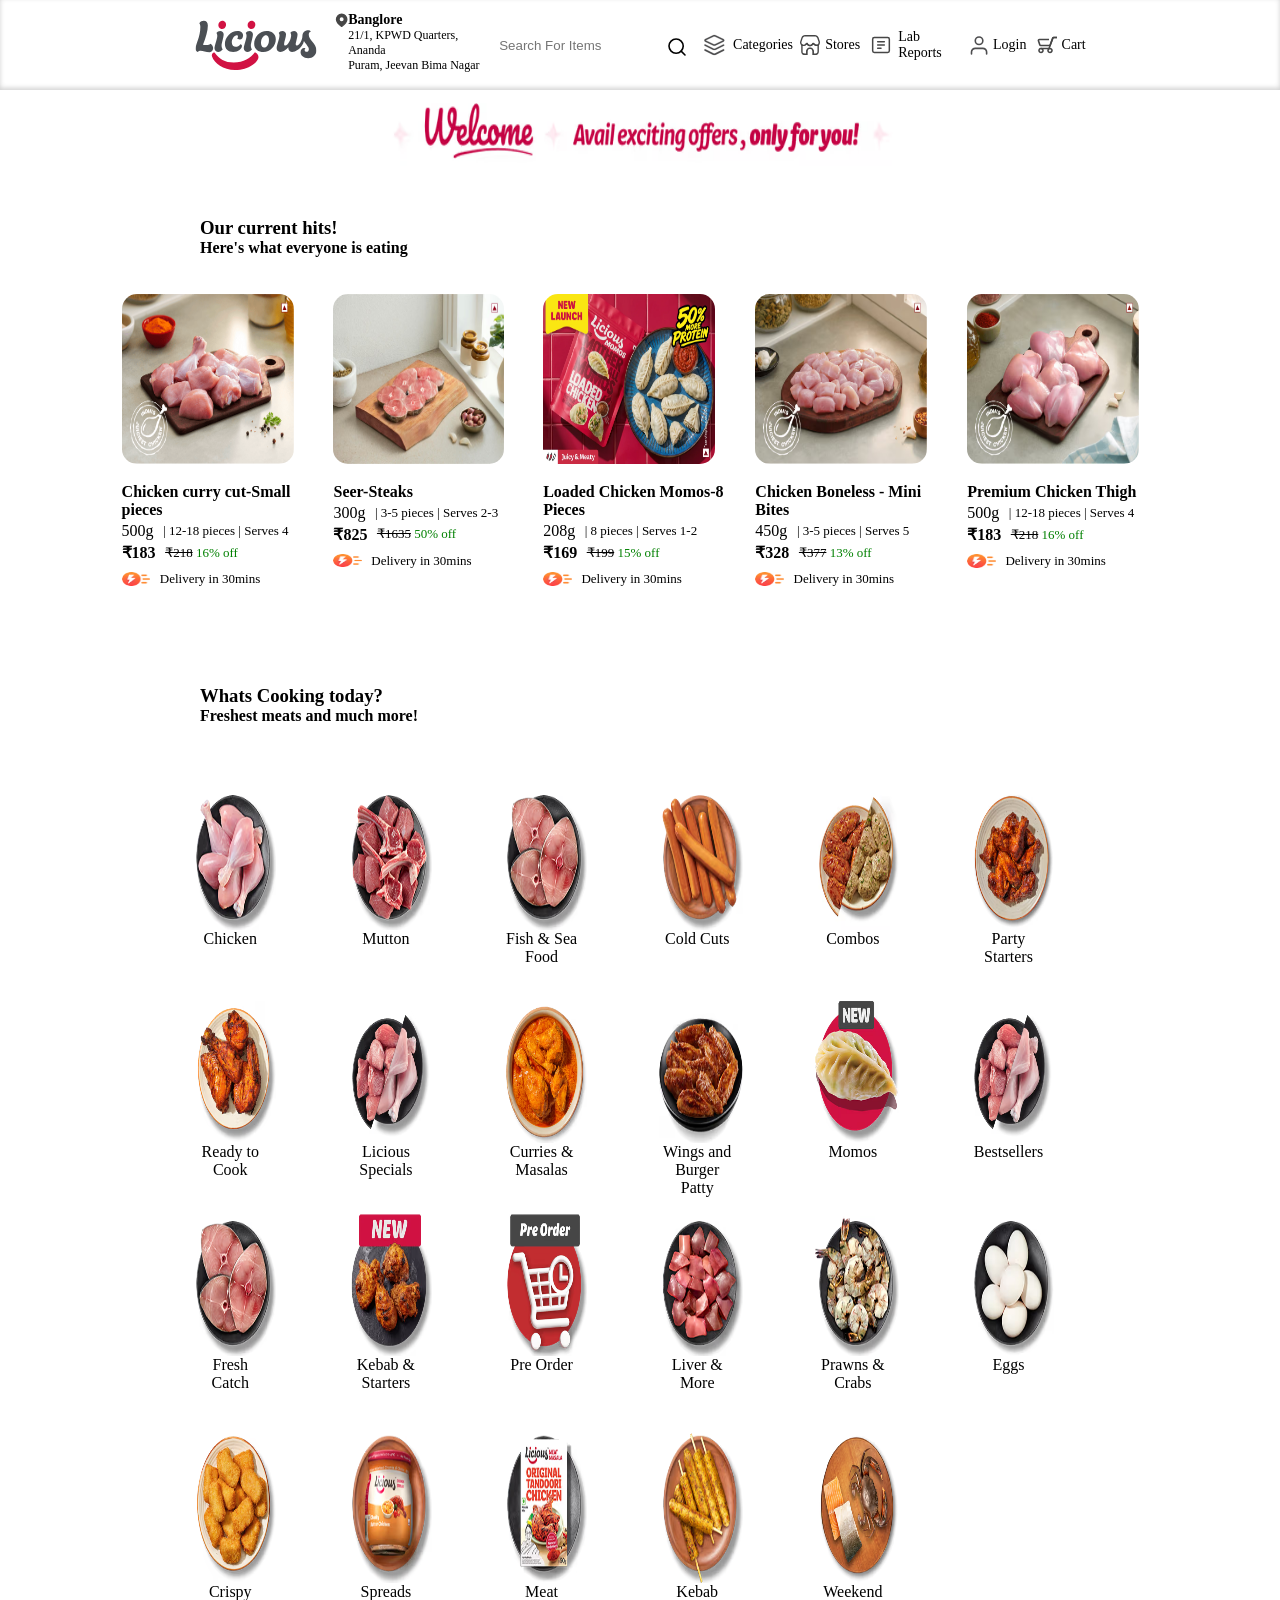
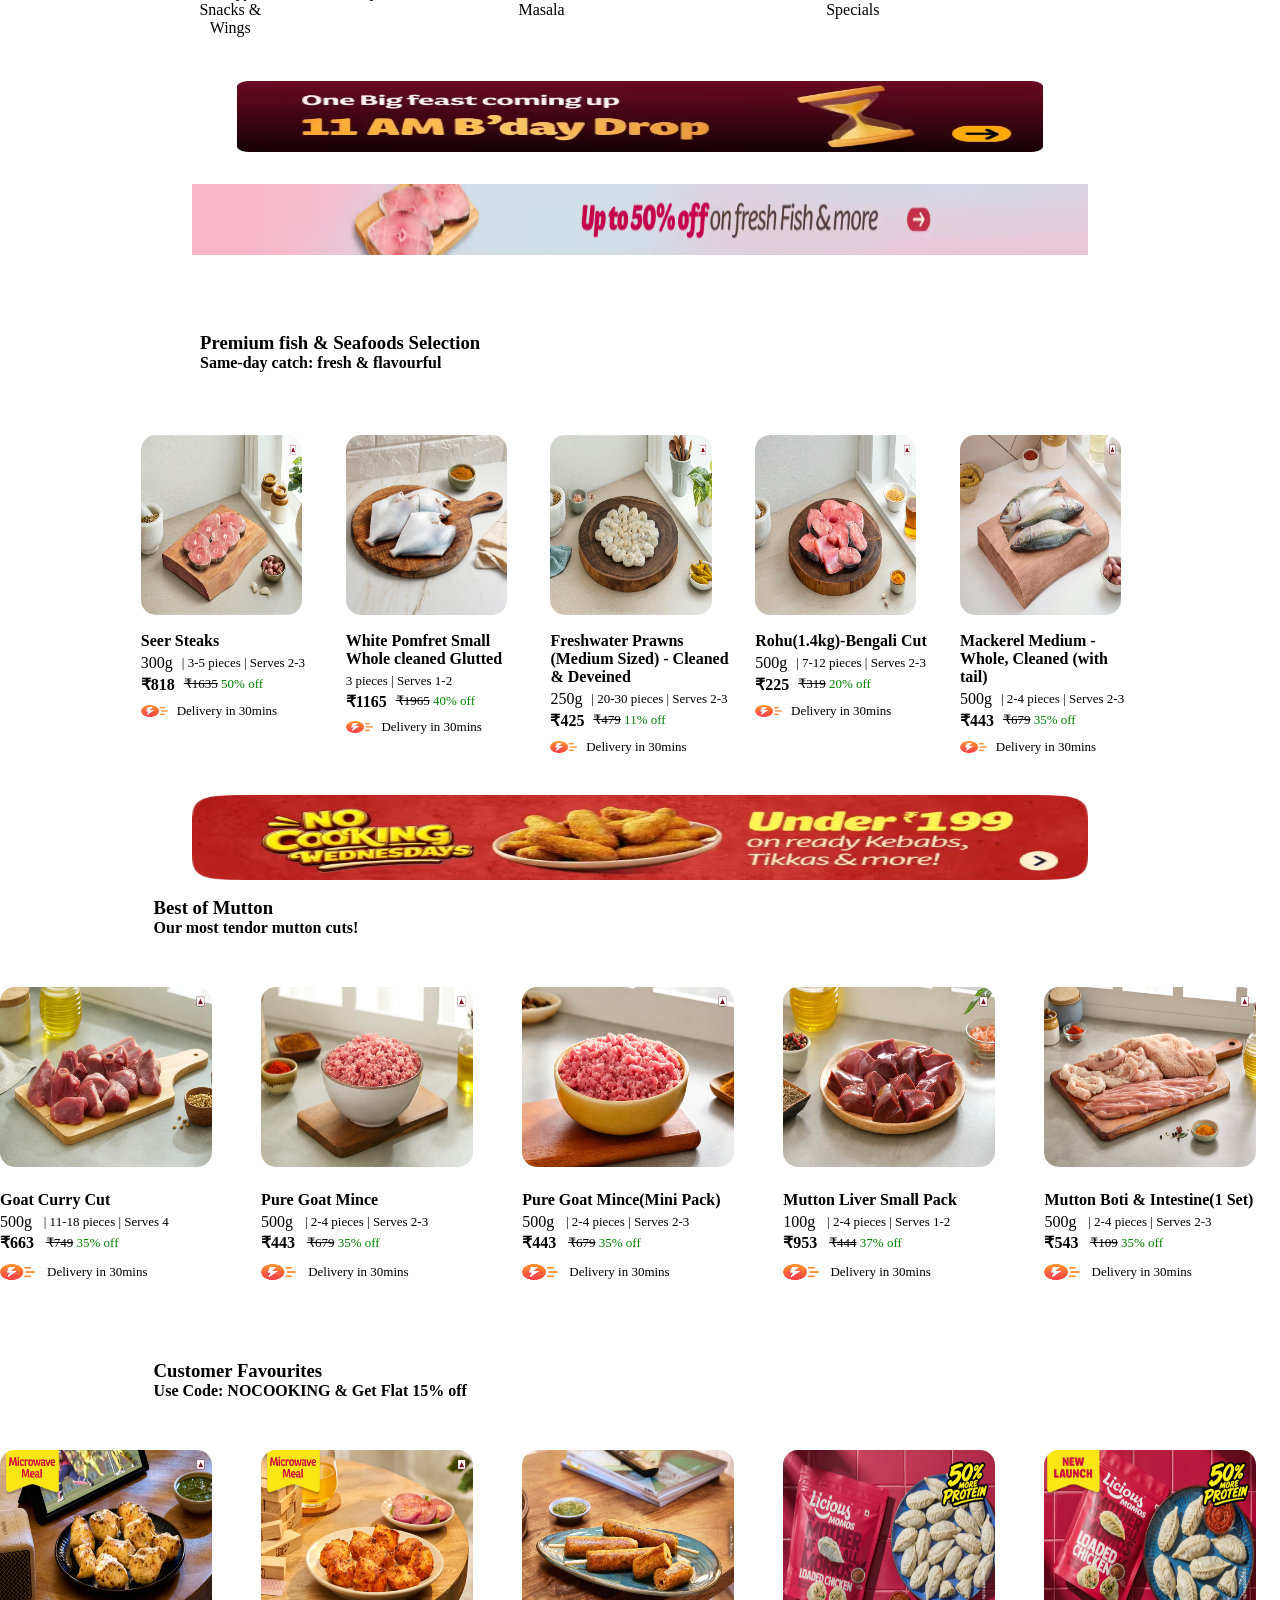
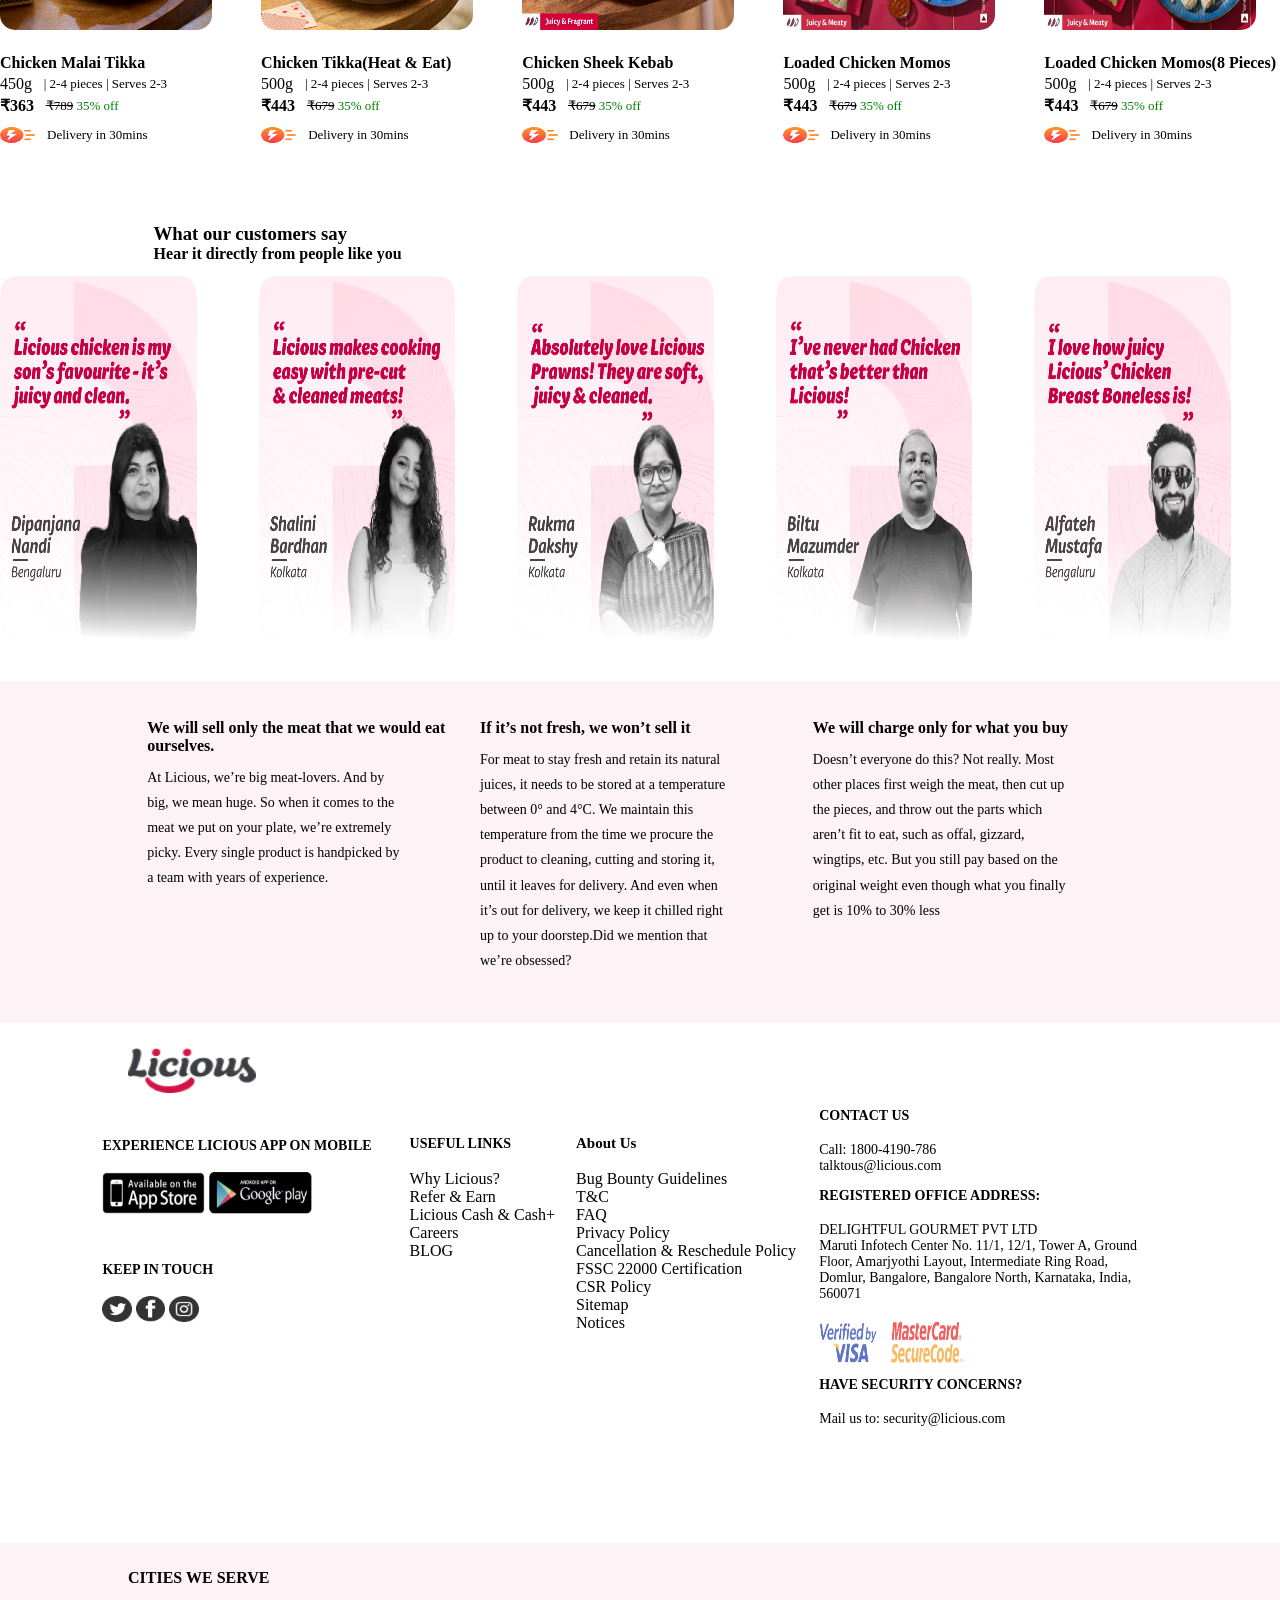
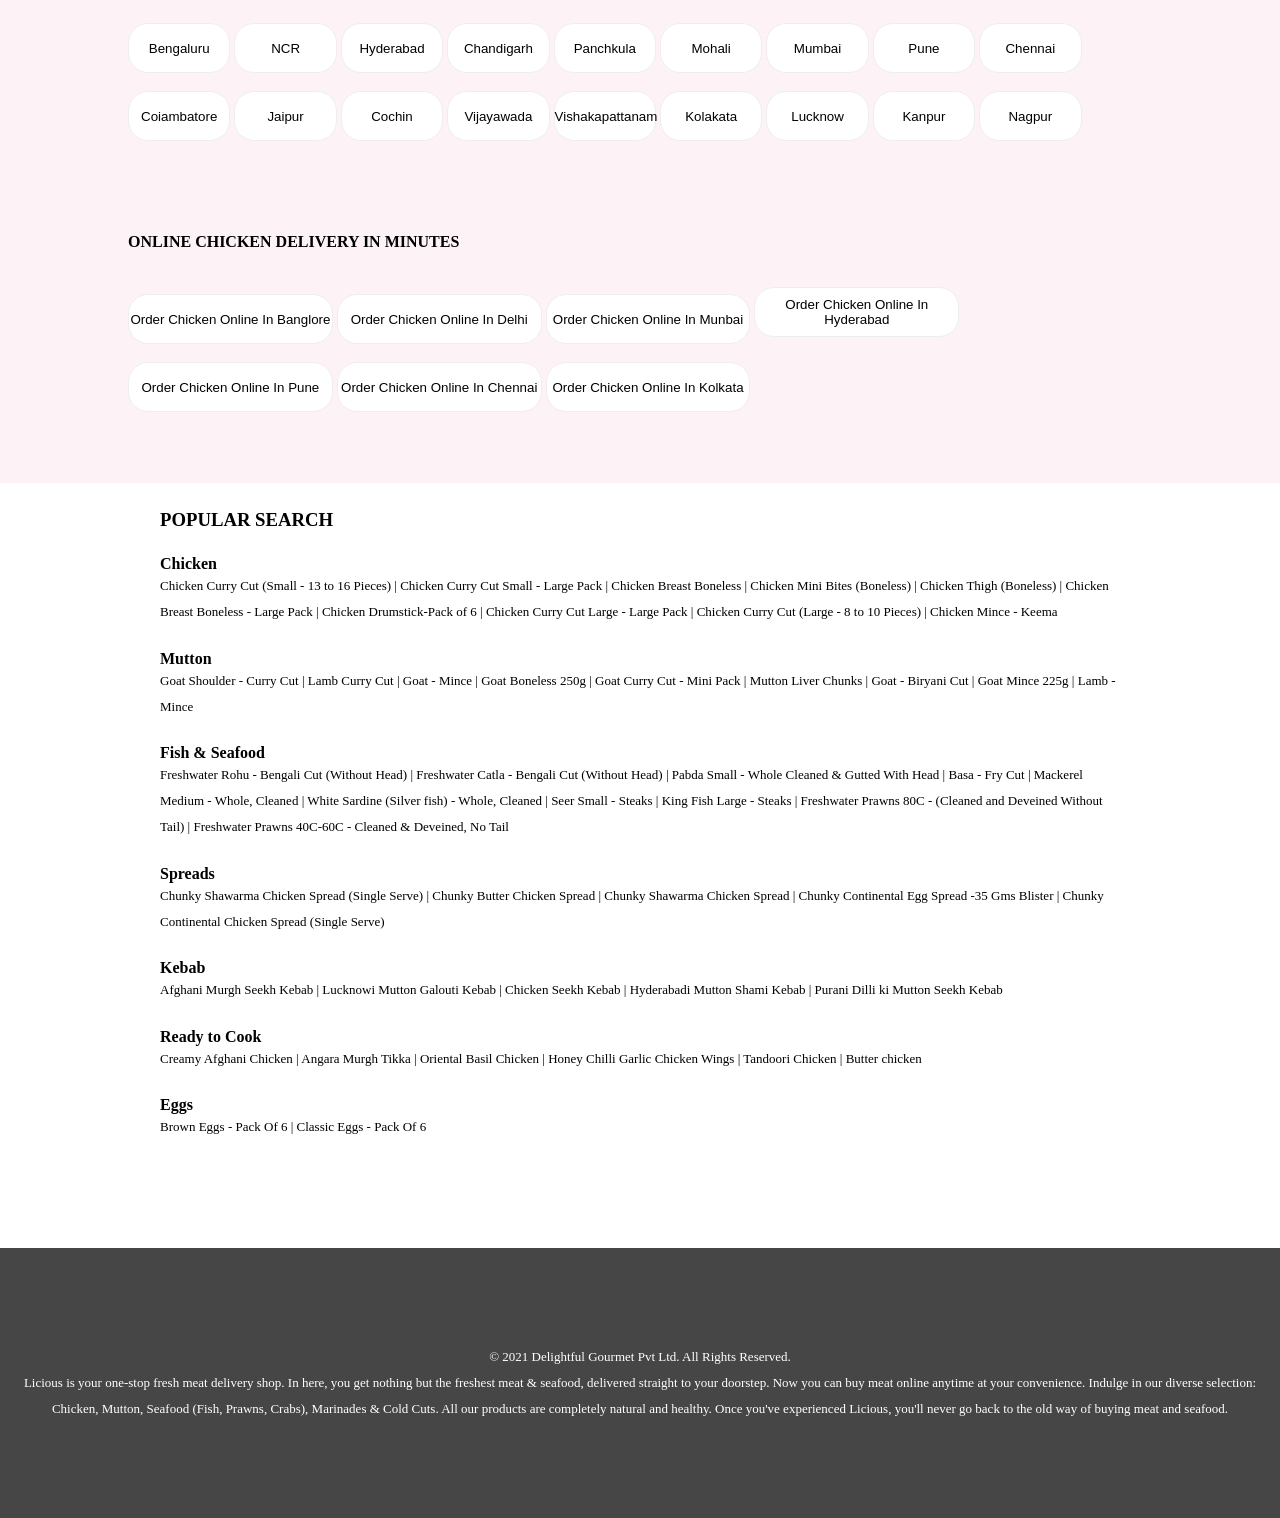
==== commit 4085d79a: "Responsive" ====
--- a/licious.html
+++ b/licious.html
@@ -280,7 +280,7 @@
             </div>
         </div>
         <div class="writtings1">
-            <h3>Premium fish & Seafoos Selection</h3>
+            <h3>Premium fish & Seafoods Selection</h3>
             <h4>Same-day catch: fresh & flavourful</h4>
         </div>
         <div class="images1">
--- a/liciousstyle.css
+++ b/liciousstyle.css
@@ -755,8 +755,9 @@
     height: 80%;
     width: 10%;
     /* background-color: darkgreen; */
-    display: flex;
-    align-items: center;
+    display: flex;  
+    align-items: center;
+
     }
 
     .location{
@@ -914,6 +915,8 @@
     grid-template-columns:repeat(4,1fr);
     /* grid-gap: 13px 0.96vw; */
     margin: 0;
+    /* display: none; */
+
 }
 
 .logosimg{  
@@ -938,12 +941,14 @@
     gap: 1%;
     /* margin-top: 15%; */
     /* background-color: crimson; */
+    /* display: none; */
+
 }
 
 
 .banner1{
     height: 45%;
-    width: 400px;
+    width: 100%;
     /* background-color: darkgray; */
     display: flex;
     justify-content: center;
@@ -952,10 +957,14 @@
 
 .banner2{
     height: 45%;
-    width: 400px;
+    width: 100%;
     /* background-color: darkgray; */
     display: flex;
     justify-content: center;
+
+
+    /* display: none; */
+
 }
 
 
@@ -966,6 +975,10 @@
     display: flex;
     align-items: center;
     justify-content: center;
+
+
+    /* display: none; */
+
 }
 
 .logosimg h4{
@@ -985,6 +998,8 @@
     justify-content: center;
     align-items: center;
     margin-bottom: 50px;
+    /* display: none; */
+
 }
 
 .images1 .img{
@@ -1007,6 +1022,9 @@
     display: flex;
     justify-content: center;
     /* background-color: darkblue; */
+
+    /* display: none; */
+
 }
 
 .writtings2{
@@ -1016,6 +1034,9 @@
     /* margin-bottom: 90px; */
     /* margin-left: 180px; */
     margin-top: 4%;
+
+    /* display: none; */
+
 }
 
 .muttonsection{
@@ -1028,6 +1049,9 @@
     /* margin-left: 40px; */
     justify-content: center;
     align-items: center;
+
+    /* display: none; */
+
     margin-bottom: 50px;
 }
 
@@ -1060,6 +1084,10 @@
     justify-content: center;
     align-items: center;
     margin-bottom: 50px;
+
+
+    /* display: none; */
+
 }
 
 .customerfavoritesection .img{
@@ -1098,12 +1126,16 @@
 .writtings4 h4{
     margin-left: 12%;
     margin-bottom: 1%;
+    
 }
 
 .writtings4{
     height: 150px;
-    width: 400px;
+    width: 100%;
     /* background-color: crimson; */
+
+    /* display: none; */
+
 }
 
 .customerspeakssection{
@@ -1355,7 +1387,7 @@
     /* justify-content: start; */
     margin-top: 1000px;
     align-items: start;
-    margin-top: 2%;
+    margin-top: 20%;
 }
 
 .footer{
@@ -1532,3 +1564,838 @@
 
  }
 
+
+
+ /* for tablet screem */
+
+ @media (min-width: 425px) and (max-width: 768px) { 
+    .navbar{
+    height: 10%;
+    width: 100%;
+    background-color: rgb(255, 255, 255);
+    display: flex;
+    justify-content: center;
+    align-items: center;
+    border-bottom: 1% solid #eee;
+    box-shadow: inset 0px -2px 5px rgba(0, 0, 0, 0.186);
+    position: sticky;
+    top: 0;
+    z-index: 1;
+    /* display: none; */
+    }
+
+ 
+    .logo{
+    height: 80%;
+    width: 10%;
+    /* background-color: darkgreen; */
+    display: flex;  
+    align-items: center;
+
+    }
+
+    .location{
+    display: none;
+}
+
+.loclogo{
+    display: none;
+}
+
+.locdef{
+   display: none;
+}
+
+.locdef h5{
+    display: none;
+}
+
+.locdef h6{
+    display: none;
+}
+
+.searchicon{
+   display: none;
+}
+
+
+.searchicon input {
+    display: none;
+}
+.searchicon input :active{
+   display: none;
+}
+
+.categories{
+    display: none;
+}
+
+
+.cata{
+    display: none;
+}
+
+.store{
+    display: none;
+}
+
+.lab{
+    display: none;
+}
+
+.log{
+    display: none;
+}
+
+.cart{
+    display: none;
+}
+
+.cart img{
+    display: none;
+}
+
+.categories h5{
+    display: none;
+}
+
+.welcome{
+    height: 5%;
+    width: 100%;
+    align-items: center;
+    display: flex;
+    justify-content: center;
+    margin-top: 1%;
+    
+    /* display: none; */
+}
+
+.current{
+    height: min-content;
+    width: 100%;
+    /* background-color: cornflowerblue; */
+    display: flex;
+    /* gap: 4%; */
+    /* display: none; */
+}
+
+.images{
+    height: 110%;
+    width: 100%;
+    /* background-color: darkred; */
+    display: flex;
+    gap: 10px;
+    justify-content: center;
+    /* align-items: end; */
+    flex-direction: column;
+    /* margin-bottom: 20%; */
+    margin-bottom: 50px;
+    /* display: none; */
+}
+
+.images .img {
+    height: 20%;
+    width: 100%;
+    margin-top: 50px;
+    display: flex;
+    flex-direction: column;
+    justify-content: center;
+    align-items: center;
+    /* background: #cca1a1; */
+    /* display: none; */
+}
+
+.images img{
+    border-radius: 15px;
+    /* display: none; */
+}
+
+.writtings1{
+    height: 15%;
+    width: 100%;
+    /* background-color: chocolate; */
+    margin-bottom: 1%;
+    margin-top: 4%;
+    display: flex;
+    flex-direction: column;
+    /* display: none; */
+}
+
+.writtings1 h3 {
+    font-weight: 600;
+    margin-left: 5%;
+    /* display: none; */
+}
+
+.writtings1 h4 {
+    font-weight: 600;
+    margin-left: 5%;
+    /* display: none; */
+
+}
+
+.img p{
+    font-weight: 500;
+    font-size: small;
+    /* display: none; */
+
+}
+
+.logos{
+    height: 125%;
+    width: 100%;
+    /* background-color: peru; */
+    display: grid;
+    grid-template-columns:repeat(4,1fr);
+    /* grid-gap: 13px 0.96vw; */
+    margin: 0;
+    /* display: none; */
+
+}
+
+.logosimg{  
+    height: 75%;
+    width: 100%;
+    /* background-color: royalblue; */
+    gap: 1%;
+}
+
+.logosimg img {
+    width: 100%!important;
+
+}
+
+.banners{
+    height: 25%;
+    width: 100%;
+    display: flex;
+    justify-content: center;
+    flex-direction: column;
+    align-items: center;
+    gap: 1%;
+    /* margin-top: 15%; */
+    /* background-color: crimson; */
+    /* display: none; */
+    margin-top: 500px;
+}
+
+
+.banner1{
+    height: 45%;
+    width: 100%;
+    /* background-color: darkgray; */
+    display: flex;
+    justify-content: center;
+}
+
+
+.banner2{
+    height: 45%;
+    width: 100%;
+    /* background-color: darkgray; */
+    display: flex;
+    justify-content: center;
+
+
+    /* display: none; */
+
+}
+
+
+.banner3{
+    height: 95%;
+    width: 80%;
+    /* background-color: darkgray; */
+    display: flex;
+    align-items: center;
+    justify-content: center;
+    margin-top: 100px;
+
+    /* display: none; */
+
+}
+
+.logosimg h4{
+    font-weight: 500;
+    font-size: smaller;
+    text-align: center;
+}
+
+.images1{
+    height: 2500px;
+    width: 100%;
+    /* background-color: crimson; */
+    display: flex;
+    flex-direction: column;
+    gap: 0px;
+    /* margin-left: 40px; */
+    justify-content: center;
+    align-items: center;
+    margin-bottom: 50px;
+    /* display: none; */
+
+}
+
+.images1 .img{
+    height: 900px;
+    width: 80%;
+    margin-top: 20px;
+    display: flex;
+    flex-direction: column;
+    justify-content: center;
+    align-items: center;
+    /* background: #000; */
+}
+
+.images1 img{
+    border-radius: 15px;
+}
+
+.banner2nd{
+    height: 100px;
+    width: 100%;
+    display: flex;
+    justify-content: center;
+    /* background-color: darkblue; */
+
+    /* display: none; */
+
+}
+
+.writtings2{
+    height: 10%;
+    width: 100%;
+    /* background-color: sienna; */
+    /* margin-bottom: 90px; */
+    /* margin-left: 180px; */
+    margin-top: 150px;
+
+    /* display: none; */
+
+}
+
+.muttonsection{
+    height: 270%;
+    width: 100%;
+    /* background-color: crimson; */
+    display: flex;
+    flex-direction: column;
+    gap: 5px;
+    /* margin-left: 40px; */
+    justify-content: center;
+    align-items: center;
+    margin-top: 150px;
+    /* display: none; */
+
+    margin-bottom: 50px;
+}
+
+.muttonsection .img{
+    border-radius: 15px;
+     height: 20%;
+    width: 100%;
+    margin-top: 50px;
+    display: flex;
+    flex-direction: column;
+    justify-content: center;
+    align-items: center;
+}
+.writtings3{
+    height: 10%;
+    width: 100%;
+    /* background-color: sienna; */
+    /* margin-left: 180px; */
+    margin-top: 1%;
+}
+
+.customerfavoritesection{
+    height: 270%;
+    width: 100%;
+    /* background-color: crimson; */
+    display: flex;
+    flex-direction: column;
+    gap: 5px;
+    /* margin-left: 40px; */
+    justify-content: center;
+    align-items: center;
+    margin-bottom: 50px;
+
+
+    /* display: none; */
+
+}
+
+.customerfavoritesection .img{
+    border-radius: 15px;
+        border-radius: 15px;
+     height: 20%;
+    width: 100%;
+    margin-top: 50px;
+    display: flex;
+    flex-direction: column;
+    justify-content: center;
+    align-items: center;
+}
+
+.writtings3 h3{
+    margin-left: 12%;
+}
+
+.writtings3 h4{
+    margin-left: 12%;
+}
+
+.writtings2 h3{
+    margin-left: 12%;
+}
+
+.writtings2 h4{
+    margin-left: 12%;
+}
+
+.writtings4 h3{
+    margin-left: 12%;
+    margin-top: 1%;
+}
+
+.writtings4 h4{
+    margin-left: 12%;
+    margin-bottom: 1%;
+    
+}
+
+.writtings4{
+    height: 150px;
+    width: 100%;
+    /* background-color: crimson; */
+    margin-top: 230px;
+    /* display: none; */
+
+}
+
+.customerspeakssection{
+    height: 1000px;
+    width: 100%;
+    /* background-color: teal; */
+    gap: 1%;
+    display: flex;
+    flex-direction: column;
+    justify-content: center;
+    align-items: center;
+    margin-top: 1000px;
+}
+
+.customerfeedback{
+    height: 800px;
+    width: 100%;
+    /* background-color: #e91454; */
+    display: flex;
+    justify-content: center;
+    align-items: center;
+    gap: 1%;
+    flex-direction: column;
+    margin-top: 620px;
+}
+
+.feedback1{
+    height: 90%;
+    width: 85%;
+    /* background-color: blue; */
+    /* background-color: #fdf3f6; */
+    margin-top: 500px;
+}
+
+.feedback2{
+    height: 90%;
+    width: 85%;
+    /* background-color: blue; */
+    margin-top: 3%;
+}
+
+.feedback3{
+    height: 90%;
+    width: 85%;
+    /* background-color: blue; */
+    text-align: start;
+    /* width: 1000px; */
+    margin-top: 3%;
+}
+.feedback3 h4{
+    text-align: start;
+    width: 80%;
+    margin-top: 3%;
+    font-weight: 200;
+    line-height: 180%;
+    font-size: 14px;
+}
+
+.feedback2 h4{
+    text-align: start;
+    width: 80%;
+    margin-top: 3%;
+    font-weight: 200;
+    line-height: 180%;
+    font-size: 14px;
+}
+
+.feedback1 h4{
+    text-align: start;
+    width: 80%;
+    margin-top: 3%;
+    font-weight: 200;
+    line-height: 180%;
+    font-size: 14px;
+}
+
+.feedback1 h3{
+    font-weight: 600;
+    font-size: 16px;
+}
+
+.feedback2 h3{
+    font-weight: 600;
+    font-size: 16px;
+}
+
+.feedback3 h3{
+    font-weight: 600;
+    font-size: 16px;
+}
+
+/* .liciousfooter img{
+    height: 100px;
+    width: 150px;
+    margin-left: 180px;
+} */
+
+.contactinfo{
+    height: 1300px;
+    width: 100%;
+    /* background-color: orange; */
+    flex-direction: column;
+    display: flex;
+    gap: 1%;
+    justify-content: center;
+    align-items: center;
+    margin-top: 150px;
+}
+
+.section1{
+    height: 95%;
+    width: 83%;
+    /* background-color: darkgreen; */
+    display: flex;
+    flex-direction: column;
+    align-items: center;
+}
+
+.section2{
+    height: 90%;
+    width: 82%;
+    /* background-color: darkgreen; */
+    display: flex;
+    flex-direction: column;
+    align-items: center;
+}
+
+.section3{
+    height: 90%;
+    width: 88%;
+    /* background-color: darkgreen; */
+    display: flex;
+    flex-direction: column;
+    align-items: center;
+}
+
+.section4{
+    height: 90%;
+    width: 88%;
+    /* background-color: darkgreen; */
+    display: flex;
+    flex-direction: column;
+    align-items: center;
+    /* margin-top: 100px; */
+}
+
+.section1 h4{
+    font-size: 14px;
+    font-weight: 700;
+    margin-top: 15%;
+}
+
+.section2 h3{
+    font-size: 14px;
+    margin-top: 28%;
+}
+
+.section3 h3{
+    font-size: 15px;
+    font-weight: 700;
+    margin-top: 18%;
+}
+
+.section4 h4{
+    font-size: 14px;
+    font-weight: 700;
+    /* margin-top: 10px; */
+}
+
+.section3 h4{
+    font-weight: 500;
+}
+
+.section4 h4{
+    font-weight: 500;
+    /* margin-top: 10px; */
+}
+
+.section2 h4{
+    font-weight: 500;
+}
+
+.section4 h3{
+    margin-top: 4%;
+    font-size: 14px;
+}
+
+.citieserving{
+    height: 80%;
+    width: 100%;
+    background-color: #fdf3f6;
+    display: flex;
+    flex-direction: column;
+    align-items: center;
+    justify-content: center;
+    margin-top: 100px;
+}
+
+.cities{
+    height: 47%;
+    width: 80%;
+    /* background-color: saddlebrown; */
+    margin-top: 102%;
+}
+.onlinedelivery{
+    height: 1000px;
+    width: 80%;
+    /* background-color: mediumseagreen; */
+    margin-top: 45%;
+}
+
+.cities button{
+    width: 40%;
+    height: 20%;
+    border-radius: 20px;
+    gap: 2%;
+    background-color: white;
+    border: 1px solid #eee;
+}
+
+.onlinedelivery button{
+    width: 60%;
+    height: 20%;
+    border-radius: 20px;
+    background-color: white;
+    border: 1px solid #eee;
+}
+
+.popularsearch{
+    height: 1150px;
+    width: 100%;
+    /* background-color: rosybrown; */
+    display: flex;
+    justify-content: center;
+    /* gap: 60%; */
+    margin-top: 750px;
+}
+
+.search p{
+    font-size: 13px;
+    font-weight: 500;
+    line-height: 200%;  
+}
+.search{
+    height: 10%;
+    width: 75%;
+    /* background-color: purple; */
+    display: flex;
+    flex-direction: column;
+    /* justify-content: start; */
+    margin-top: 1000px;
+    align-items: start;
+    margin-top: 2%;
+}
+
+.footer{
+    height: 30%;
+    width: 100%;
+    background-color: #464646;
+    display: flex;
+    align-items: center;
+    gap: 2000px;
+    margin-top: 0px;
+}
+
+.footer p{
+    font-size: 13px;
+    font-weight: 500;
+    width: 150%;
+    text-align: center;
+    color: white;
+    line-height: 200%;
+}
+
+
+
+
+
+
+
+
+
+.logo img{
+    height: 70%;
+    width: 100%;
+}
+
+
+
+.welcome img{
+    height: 100%;
+    width: 72.1%;
+}
+
+/* .img img{
+    height: 142px;
+    width: 208px;
+} */
+
+
+.logosimg img{
+    height: 80%;
+    width: 110%;
+}
+
+.banner1 img{
+    height: 70%;
+    width: 70%;
+}
+
+.banner2 img{
+    height: 70%;
+    width: 70%;
+}
+
+.banner3 img{
+    height: 100%;
+    width: 70%;
+}
+
+.customerspeakssection img{
+    height: 90%;
+    width: 80%;
+    margin-left: 4%;
+
+}
+
+.liciousfooter img{
+    height: 5%;
+    width: 10%;
+    margin-left: 10%;
+    margin-top: 2%;
+}
+
+.section4 img{
+    height: 10%;
+    width: 40%;
+}
+
+.demoimage{
+    display: flex;
+    gap: 4%;
+    flex-direction: column;
+    height: 50%;
+    width: 85%;
+    /* background-color: crimson; */
+    /* margin-left: 40px; */
+    margin-top: 10px;
+    /* margin-bottom: 150%; */
+}
+
+.demodesc{
+    gap: 15%;
+    display: flex;
+    flex-direction: column;
+}
+
+.desc{
+    height: 30%;
+    /* background-color: #464646; */
+    display: flex;
+    gap: 5%;
+    align-items: center;
+}
+
+.price{
+    height: 80%;
+    /* background-color: darkgoldenrod; */
+    display: flex;
+    gap: 5% ;
+    align-items: center;
+}
+
+.deliveryimage{
+    display: flex;
+    gap: 5%;
+    align-items: center;
+    font-weight: 300;
+}
+
+span {
+    color: green;
+}
+
+.demohead h4{
+    font-weight: 550;
+}
+
+.desc h4{
+    font-weight: 400;
+}
+
+.deliveryimage img{
+    height: 60%;
+    width: 10%;
+}
+
+.fah{
+    height: 50%;
+    width: 95%;
+}
+
+.ll {
+    height: 10%;
+    width: 35%;
+}
+
+.qq{
+    height: 6%;
+    width: 10%;
+}
+
+
+    
+
+    
+
+
+
+
+
+
+
+
+
+
+
+ }
